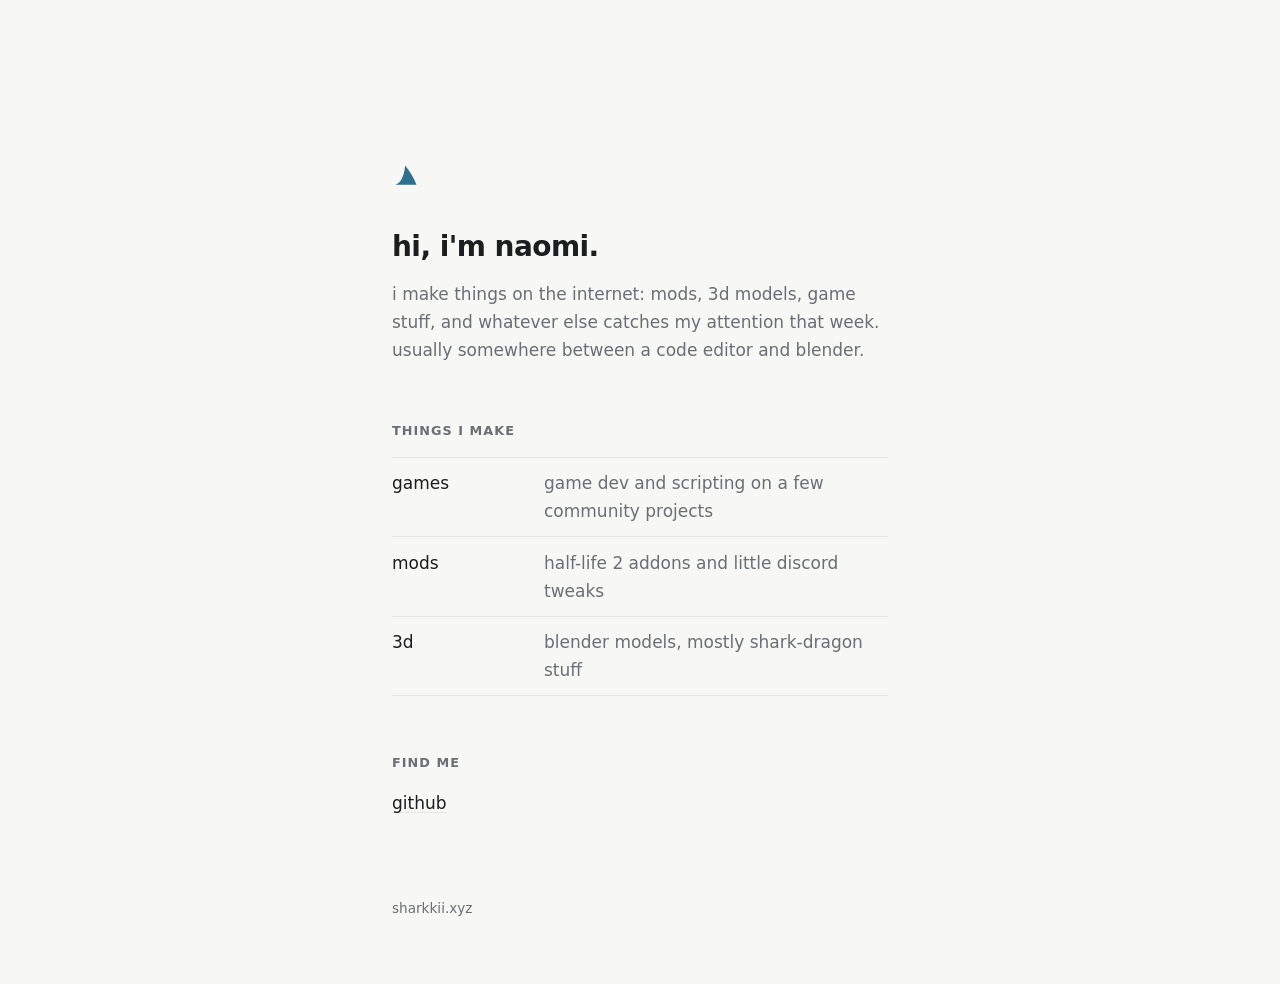
==== index.html @ 2dc5839f "Add personal site for sharkkii.xyz Minimal single-page site with light/dark support and custom domai" ====
<!doctype html>
<html lang="en">
<head>
  <meta charset="utf-8">
  <meta name="viewport" content="width=device-width, initial-scale=1">
  <title>sharkkii</title>
  <meta name="description" content="naomi's little corner of the internet.">
  <meta name="theme-color" content="#f7f7f5" media="(prefers-color-scheme: light)">
  <meta name="theme-color" content="#111214" media="(prefers-color-scheme: dark)">
  <meta property="og:title" content="sharkkii">
  <meta property="og:description" content="naomi's little corner of the internet.">
  <meta property="og:url" content="https://sharkkii.xyz/">
  <meta property="og:type" content="website">
  <link rel="icon" href="favicon.svg" type="image/svg+xml">
  <style>
    :root {
      --bg: #f7f7f5;
      --fg: #1c1d1f;
      --muted: #6b6e73;
      --line: #e4e4e0;
      --accent: #2f6f8f;
      color-scheme: light dark;
    }
    @media (prefers-color-scheme: dark) {
      :root {
        --bg: #111214;
        --fg: #e8e8e6;
        --muted: #8d9096;
        --line: #26282b;
        --accent: #7fb6d1;
      }
    }

    * { box-sizing: border-box; }

    html { -webkit-text-size-adjust: 100%; }

    body {
      margin: 0;
      background: var(--bg);
      color: var(--fg);
      font: 17px/1.65 ui-sans-serif, system-ui, -apple-system, "Segoe UI", Roboto, "Helvetica Neue", Arial, sans-serif;
      -webkit-font-smoothing: antialiased;
    }

    main {
      max-width: 34rem;
      margin: 0 auto;
      padding: 18vh 1.5rem 4rem;
    }

    .mark {
      display: block;
      width: 28px;
      height: 28px;
      color: var(--accent);
      margin-bottom: 2.5rem;
    }

    h1 {
      font-size: 1.75rem;
      font-weight: 600;
      letter-spacing: -0.02em;
      line-height: 1.2;
      margin: 0 0 1rem;
    }

    p { margin: 0 0 1rem; }

    .lede { color: var(--muted); }

    h2 {
      font-size: 0.8rem;
      font-weight: 600;
      text-transform: uppercase;
      letter-spacing: 0.08em;
      color: var(--muted);
      margin: 3.5rem 0 1rem;
    }

    ul {
      list-style: none;
      margin: 0;
      padding: 0;
    }

    .things li {
      display: flex;
      gap: 1rem;
      padding: 0.7rem 0;
      border-top: 1px solid var(--line);
    }
    .things li:last-child { border-bottom: 1px solid var(--line); }
    .things .what { flex: 0 0 8.5rem; font-weight: 500; }
    .things .desc { color: var(--muted); }

    .links {
      display: flex;
      flex-wrap: wrap;
      gap: 0.5rem 1.5rem;
    }

    a {
      color: var(--fg);
      text-decoration: underline;
      text-decoration-color: var(--line);
      text-decoration-thickness: 1px;
      text-underline-offset: 0.2em;
      transition: color 0.15s, text-decoration-color 0.15s;
    }
    a:hover { color: var(--accent); text-decoration-color: currentColor; }
    a:focus-visible { outline: 2px solid var(--accent); outline-offset: 3px; border-radius: 2px; }

    footer {
      margin-top: 5rem;
      font-size: 0.85rem;
      color: var(--muted);
    }

    @media (max-width: 30rem) {
      main { padding-top: 12vh; }
      .things li { flex-direction: column; gap: 0.1rem; }
      .things .what { flex: none; }
    }
  </style>
</head>
<body>
  <main>
    <svg class="mark" viewBox="0 0 32 32" aria-hidden="true">
      <path fill="currentColor" d="M4 26 C 10 24, 14 16, 15 4 C 20 10, 25 18, 28 26 Z"/>
    </svg>

    <h1>hi, i'm naomi.</h1>
    <p class="lede">i make things on the internet: mods, 3d models, game stuff, and whatever else catches my attention that week. usually somewhere between a code editor and blender.</p>

    <h2>things i make</h2>
    <ul class="things">
      <li><span class="what">games</span><span class="desc">game dev and scripting on a few community projects</span></li>
      <li><span class="what">mods</span><span class="desc">half-life 2 addons and little discord tweaks</span></li>
      <li><span class="what">3d</span><span class="desc">blender models, mostly shark-dragon stuff</span></li>
    </ul>

    <h2>find me</h2>
    <ul class="links">
      <li><a href="https://github.com/lemx33" rel="me">github</a></li>
    </ul>

    <footer>sharkkii.xyz</footer>
  </main>
</body>
</html>
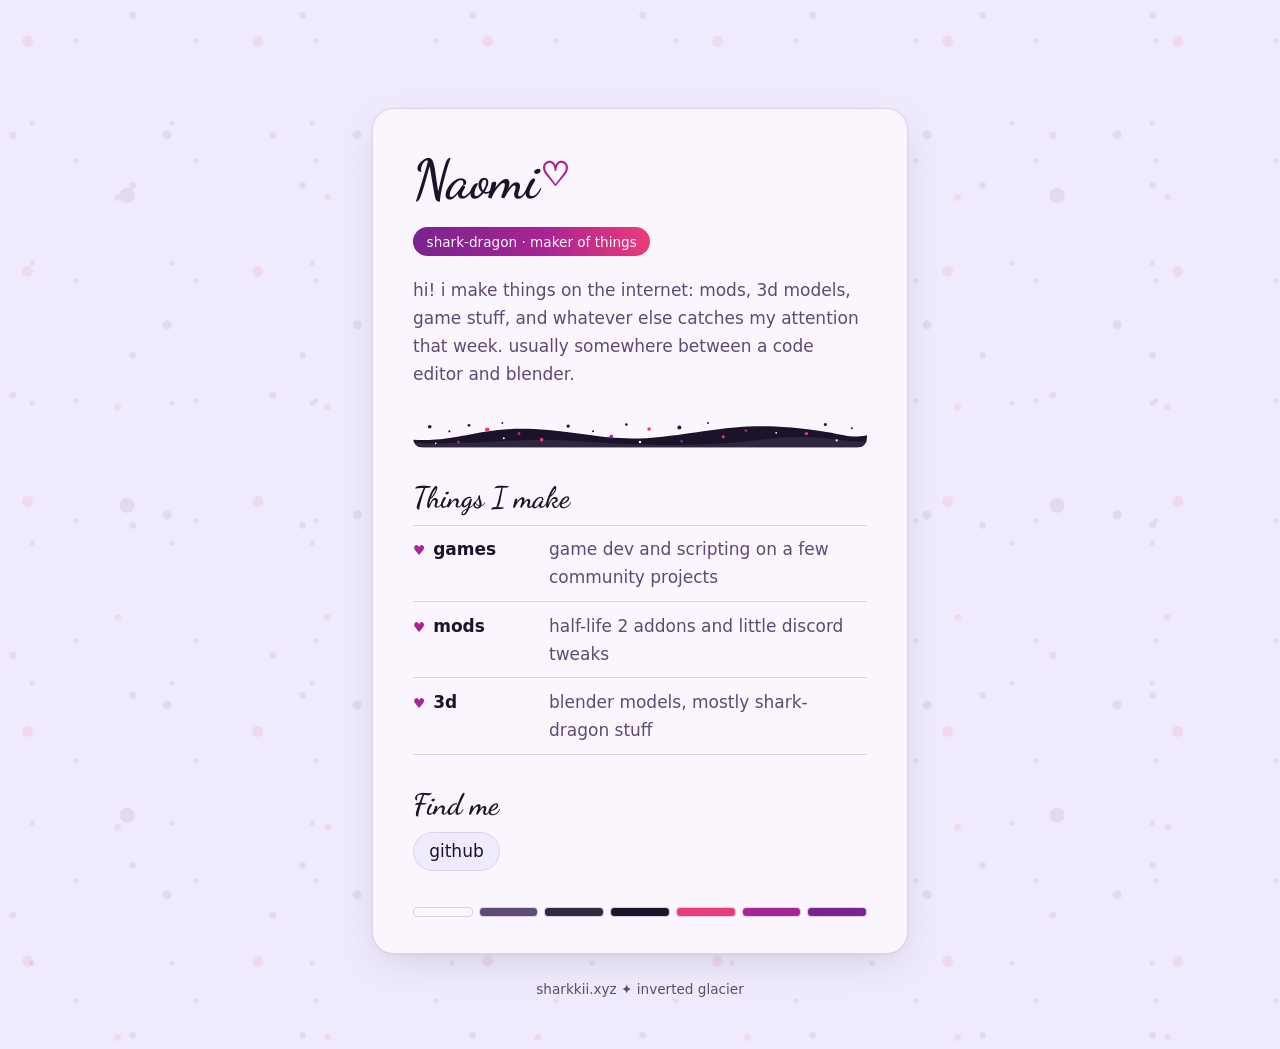
==== commit 933ebdc5: "Restyle site with the Inverted Glacier palette Lavender/frost background with freckle pattern, scrip" ====
--- a/index.html
+++ b/index.html
@@ -3,149 +3,250 @@
 <head>
   <meta charset="utf-8">
   <meta name="viewport" content="width=device-width, initial-scale=1">
-  <title>sharkkii</title>
+  <title>naomi ♡ sharkkii</title>
   <meta name="description" content="naomi's little corner of the internet.">
-  <meta name="theme-color" content="#f7f7f5" media="(prefers-color-scheme: light)">
-  <meta name="theme-color" content="#111214" media="(prefers-color-scheme: dark)">
-  <meta property="og:title" content="sharkkii">
+  <meta name="theme-color" content="#efebfc" media="(prefers-color-scheme: light)">
+  <meta name="theme-color" content="#1b1329" media="(prefers-color-scheme: dark)">
+  <meta property="og:title" content="naomi ♡ sharkkii">
   <meta property="og:description" content="naomi's little corner of the internet.">
   <meta property="og:url" content="https://sharkkii.xyz/">
   <meta property="og:type" content="website">
   <link rel="icon" href="favicon.svg" type="image/svg+xml">
+  <link rel="preload" href="fonts/dancing-script-600.woff2" as="font" type="font/woff2" crossorigin>
   <style>
+    /* Dancing Script by The Dancing Script Project Authors, SIL OFL 1.1 (fonts/OFL.txt) */
+    @font-face {
+      font-family: "Dancing Script";
+      src: url("fonts/dancing-script-600.woff2") format("woff2");
+      font-weight: 600;
+      font-display: swap;
+    }
+
+    /* "Inverted Glacier" palette */
     :root {
-      --bg: #f7f7f5;
-      --fg: #1c1d1f;
-      --muted: #6b6e73;
-      --line: #e4e4e0;
-      --accent: #2f6f8f;
+      --frost:   #fbf6fd;
+      --dusk:    #5f4975;
+      --shadow:  #342843;
+      --ink:     #1b1329;
+      --pink:    #eb3c7a;
+      --magenta: #a82393;
+      --violet:  #7a2390;
+      --lavender:#efebfc;
+
+      --bg: var(--lavender);
+      --panel: var(--frost);
+      --border: #ddd2ee;
+      --fg: var(--ink);
+      --muted: var(--dusk);
+      --heart: var(--magenta);
+      --dot-a: rgba(27, 19, 41, .07);
+      --dot-b: rgba(235, 60, 122, .10);
+      --dot-c: rgba(122, 35, 144, .09);
+      --shadow-soft: 0 1px 2px rgba(52, 40, 67, .06), 0 12px 40px -12px rgba(95, 73, 117, .25);
       color-scheme: light dark;
     }
     @media (prefers-color-scheme: dark) {
       :root {
-        --bg: #111214;
-        --fg: #e8e8e6;
-        --muted: #8d9096;
-        --line: #26282b;
-        --accent: #7fb6d1;
+        --bg: var(--ink);
+        --panel: #231a33;
+        --border: #3a2d4c;
+        --fg: var(--frost);
+        --muted: #b9a8cf;
+        --heart: #e0569f;
+        --dot-a: rgba(251, 246, 253, .05);
+        --dot-b: rgba(235, 60, 122, .10);
+        --dot-c: rgba(168, 35, 147, .12);
+        --shadow-soft: 0 1px 2px rgba(0, 0, 0, .3), 0 16px 48px -16px rgba(0, 0, 0, .6);
       }
     }
 
     * { box-sizing: border-box; }
-
     html { -webkit-text-size-adjust: 100%; }
 
     body {
       margin: 0;
-      background: var(--bg);
-      color: var(--fg);
+      min-height: 100vh;
+      color: var(--fg);
+      background-color: var(--bg);
+      /* scattered freckles, like her markings */
+      background-image:
+        radial-gradient(circle at 12% 18%, var(--dot-b) 0 5px, transparent 6px),
+        radial-gradient(circle at 78% 9%,  var(--dot-a) 0 3px, transparent 4px),
+        radial-gradient(circle at 41% 63%, var(--dot-c) 0 7px, transparent 8px),
+        radial-gradient(circle at 88% 71%, var(--dot-a) 0 4px, transparent 5px),
+        radial-gradient(circle at 23% 88%, var(--dot-a) 0 2px, transparent 3px),
+        radial-gradient(circle at 63% 34%, var(--dot-a) 0 2px, transparent 3px),
+        radial-gradient(circle at 5% 52%,  var(--dot-c) 0 3px, transparent 4px),
+        radial-gradient(circle at 56% 94%, var(--dot-b) 0 3px, transparent 4px);
+      background-size: 230px 230px, 170px 170px, 310px 310px, 190px 190px, 140px 140px, 120px 120px, 260px 260px, 210px 210px;
       font: 17px/1.65 ui-sans-serif, system-ui, -apple-system, "Segoe UI", Roboto, "Helvetica Neue", Arial, sans-serif;
       -webkit-font-smoothing: antialiased;
     }
 
     main {
-      max-width: 34rem;
+      max-width: 36rem;
       margin: 0 auto;
-      padding: 18vh 1.5rem 4rem;
-    }
-
-    .mark {
-      display: block;
-      width: 28px;
-      height: 28px;
-      color: var(--accent);
-      margin-bottom: 2.5rem;
-    }
+      padding: 12vh 1.25rem 3rem;
+    }
+
+    .panel {
+      background: var(--panel);
+      border: 1px solid var(--border);
+      border-radius: 22px;
+      box-shadow: var(--shadow-soft);
+      padding: 2.75rem 2.5rem 2.25rem;
+    }
+
+    .top {
+      display: flex;
+      align-items: center;
+      gap: 0.9rem;
+      margin-bottom: 0.25rem;
+    }
+
+    .script { font-family: "Dancing Script", "Segoe Script", cursive; font-weight: 600; }
 
     h1 {
-      font-size: 1.75rem;
-      font-weight: 600;
-      letter-spacing: -0.02em;
+      font-size: 3.4rem;
+      line-height: 1;
+      margin: 0;
+      color: var(--fg);
+      letter-spacing: -0.01em;
+    }
+    h1 .heart { color: var(--heart); font-size: 0.6em; vertical-align: 0.35em; margin-left: 0.05em; }
+
+    .pill {
+      display: inline-block;
+      margin: 1rem 0 1.25rem;
+      padding: 0.2rem 0.85rem;
+      border-radius: 999px;
+      font-size: 0.85rem;
+      font-weight: 500;
+      color: var(--frost);
+      background: linear-gradient(90deg, var(--violet), var(--magenta) 55%, var(--pink));
+    }
+
+    p { margin: 0 0 1rem; }
+    .lede { color: var(--muted); }
+
+    .band { display: block; width: 100%; height: auto; margin: 2rem 0 0.5rem; border-radius: 10px; }
+
+    h2 {
+      font-size: 1.85rem;
       line-height: 1.2;
-      margin: 0 0 1rem;
-    }
-
-    p { margin: 0 0 1rem; }
-
-    .lede { color: var(--muted); }
-
-    h2 {
-      font-size: 0.8rem;
-      font-weight: 600;
-      text-transform: uppercase;
-      letter-spacing: 0.08em;
-      color: var(--muted);
-      margin: 3.5rem 0 1rem;
-    }
-
-    ul {
-      list-style: none;
-      margin: 0;
-      padding: 0;
-    }
+      margin: 2rem 0 0.6rem;
+      color: var(--fg);
+    }
+
+    ul { list-style: none; margin: 0; padding: 0; }
 
     .things li {
       display: flex;
       gap: 1rem;
-      padding: 0.7rem 0;
-      border-top: 1px solid var(--line);
-    }
-    .things li:last-child { border-bottom: 1px solid var(--line); }
-    .things .what { flex: 0 0 8.5rem; font-weight: 500; }
+      padding: 0.6rem 0;
+      border-top: 1px solid var(--border);
+    }
+    .things li:last-child { border-bottom: 1px solid var(--border); }
+    .things .what { flex: 0 0 7.5rem; font-weight: 600; }
+    .things .what::before { content: "♥"; color: var(--heart); margin-right: 0.5rem; font-size: 0.8em; }
     .things .desc { color: var(--muted); }
 
-    .links {
-      display: flex;
-      flex-wrap: wrap;
-      gap: 0.5rem 1.5rem;
-    }
-
-    a {
-      color: var(--fg);
-      text-decoration: underline;
-      text-decoration-color: var(--line);
-      text-decoration-thickness: 1px;
-      text-underline-offset: 0.2em;
-      transition: color 0.15s, text-decoration-color 0.15s;
-    }
-    a:hover { color: var(--accent); text-decoration-color: currentColor; }
-    a:focus-visible { outline: 2px solid var(--accent); outline-offset: 3px; border-radius: 2px; }
+    .links { display: flex; flex-wrap: wrap; gap: 0.6rem; }
+    .links a {
+      display: inline-block;
+      padding: 0.3rem 0.95rem;
+      border: 1px solid var(--border);
+      border-radius: 999px;
+      text-decoration: none;
+      color: var(--fg);
+      background: var(--bg);
+      transition: border-color .15s, color .15s, transform .15s;
+    }
+    .links a:hover { border-color: var(--pink); color: var(--pink); transform: translateY(-1px); }
+
+    a { color: var(--fg); text-decoration-color: var(--pink); text-underline-offset: 0.2em; }
+    a:focus-visible { outline: 2px solid var(--pink); outline-offset: 3px; border-radius: 999px; }
+
+    .swatches { display: flex; gap: 6px; margin-top: 2.25rem; }
+    .swatches span { flex: 1; height: 10px; border-radius: 4px; border: 1px solid var(--border); }
 
     footer {
-      margin-top: 5rem;
+      margin-top: 1.5rem;
+      text-align: center;
       font-size: 0.85rem;
       color: var(--muted);
     }
 
     @media (max-width: 30rem) {
-      main { padding-top: 12vh; }
+      main { padding-top: 6vh; }
+      .panel { padding: 2rem 1.4rem 1.75rem; border-radius: 18px; }
+      h1 { font-size: 2.9rem; }
       .things li { flex-direction: column; gap: 0.1rem; }
       .things .what { flex: none; }
+    }
+
+    @media (prefers-reduced-motion: reduce) {
+      * { transition: none !important; }
     }
   </style>
 </head>
 <body>
   <main>
-    <svg class="mark" viewBox="0 0 32 32" aria-hidden="true">
-      <path fill="currentColor" d="M4 26 C 10 24, 14 16, 15 4 C 20 10, 25 18, 28 26 Z"/>
-    </svg>
-
-    <h1>hi, i'm naomi.</h1>
-    <p class="lede">i make things on the internet: mods, 3d models, game stuff, and whatever else catches my attention that week. usually somewhere between a code editor and blender.</p>
-
-    <h2>things i make</h2>
-    <ul class="things">
-      <li><span class="what">games</span><span class="desc">game dev and scripting on a few community projects</span></li>
-      <li><span class="what">mods</span><span class="desc">half-life 2 addons and little discord tweaks</span></li>
-      <li><span class="what">3d</span><span class="desc">blender models, mostly shark-dragon stuff</span></li>
-    </ul>
-
-    <h2>find me</h2>
-    <ul class="links">
-      <li><a href="https://github.com/lemx33" rel="me">github</a></li>
-    </ul>
-
-    <footer>sharkkii.xyz</footer>
+    <div class="panel">
+      <div class="top">
+        <h1 class="script">Naomi<span class="heart">♡</span></h1>
+      </div>
+
+      <span class="pill">shark-dragon · maker of things</span>
+
+      <p class="lede">hi! i make things on the internet: mods, 3d models, game stuff, and whatever else catches my attention that week. usually somewhere between a code editor and blender.</p>
+
+      <!-- markings band, after the reference sheet -->
+      <svg class="band" viewBox="0 0 600 36" aria-hidden="true">
+        <rect width="600" height="36" fill="#fbf6fd"/>
+        <path fill="#1b1329" d="M0 26 C 60 30, 90 8, 160 12 S 260 30, 330 22 S 430 4, 500 10 S 570 26, 600 20 L 600 36 L 0 36 Z"/>
+        <path fill="#342843" opacity=".9" d="M0 30 C 80 34, 140 22, 220 28 S 380 36, 460 26 S 560 30, 600 28 L 600 36 L 0 36 Z"/>
+        <g fill="#1b1329">
+          <circle cx="22" cy="9" r="2.4"/><circle cx="48" cy="15" r="1.4"/><circle cx="74" cy="7" r="1.8"/>
+          <circle cx="118" cy="4" r="1.2"/><circle cx="205" cy="8" r="2.2"/><circle cx="238" cy="15" r="1.3"/>
+          <circle cx="282" cy="6" r="1.7"/><circle cx="352" cy="10" r="2.6"/><circle cx="390" cy="4" r="1.2"/>
+          <circle cx="545" cy="6" r="2"/><circle cx="580" cy="11" r="1.3"/>
+        </g>
+        <g fill="#eb3c7a">
+          <circle cx="98" cy="13" r="3"/><circle cx="312" cy="12" r="2.4"/><circle cx="520" cy="18" r="2.2"/>
+          <circle cx="170" cy="26" r="2.4"/><circle cx="410" cy="22" r="2"/>
+        </g>
+        <g fill="#a82393">
+          <circle cx="140" cy="18" r="2"/><circle cx="262" cy="22" r="2.6"/><circle cx="440" cy="14" r="1.8"/>
+          <circle cx="60" cy="29" r="2"/><circle cx="355" cy="28" r="1.6"/>
+        </g>
+        <g fill="#fbf6fd">
+          <circle cx="120" cy="24" r="1.3"/><circle cx="300" cy="29" r="1.6"/><circle cx="480" cy="17" r="1.2"/>
+          <circle cx="560" cy="27" r="1.4"/><circle cx="30" cy="31" r="1.1"/>
+        </g>
+      </svg>
+
+      <h2 class="script">Things I make</h2>
+      <ul class="things">
+        <li><span class="what">games</span><span class="desc">game dev and scripting on a few community projects</span></li>
+        <li><span class="what">mods</span><span class="desc">half-life 2 addons and little discord tweaks</span></li>
+        <li><span class="what">3d</span><span class="desc">blender models, mostly shark-dragon stuff</span></li>
+      </ul>
+
+      <h2 class="script">Find me</h2>
+      <ul class="links">
+        <li><a href="https://github.com/lemx33" rel="me">github</a></li>
+      </ul>
+
+      <div class="swatches" aria-hidden="true">
+        <span style="background:#fbf6fd"></span><span style="background:#5f4975"></span>
+        <span style="background:#342843"></span><span style="background:#1b1329"></span>
+        <span style="background:#eb3c7a"></span><span style="background:#a82393"></span>
+        <span style="background:#7a2390"></span>
+      </div>
+    </div>
+
+    <footer>sharkkii.xyz ✦ inverted glacier</footer>
   </main>
 </body>
 </html>
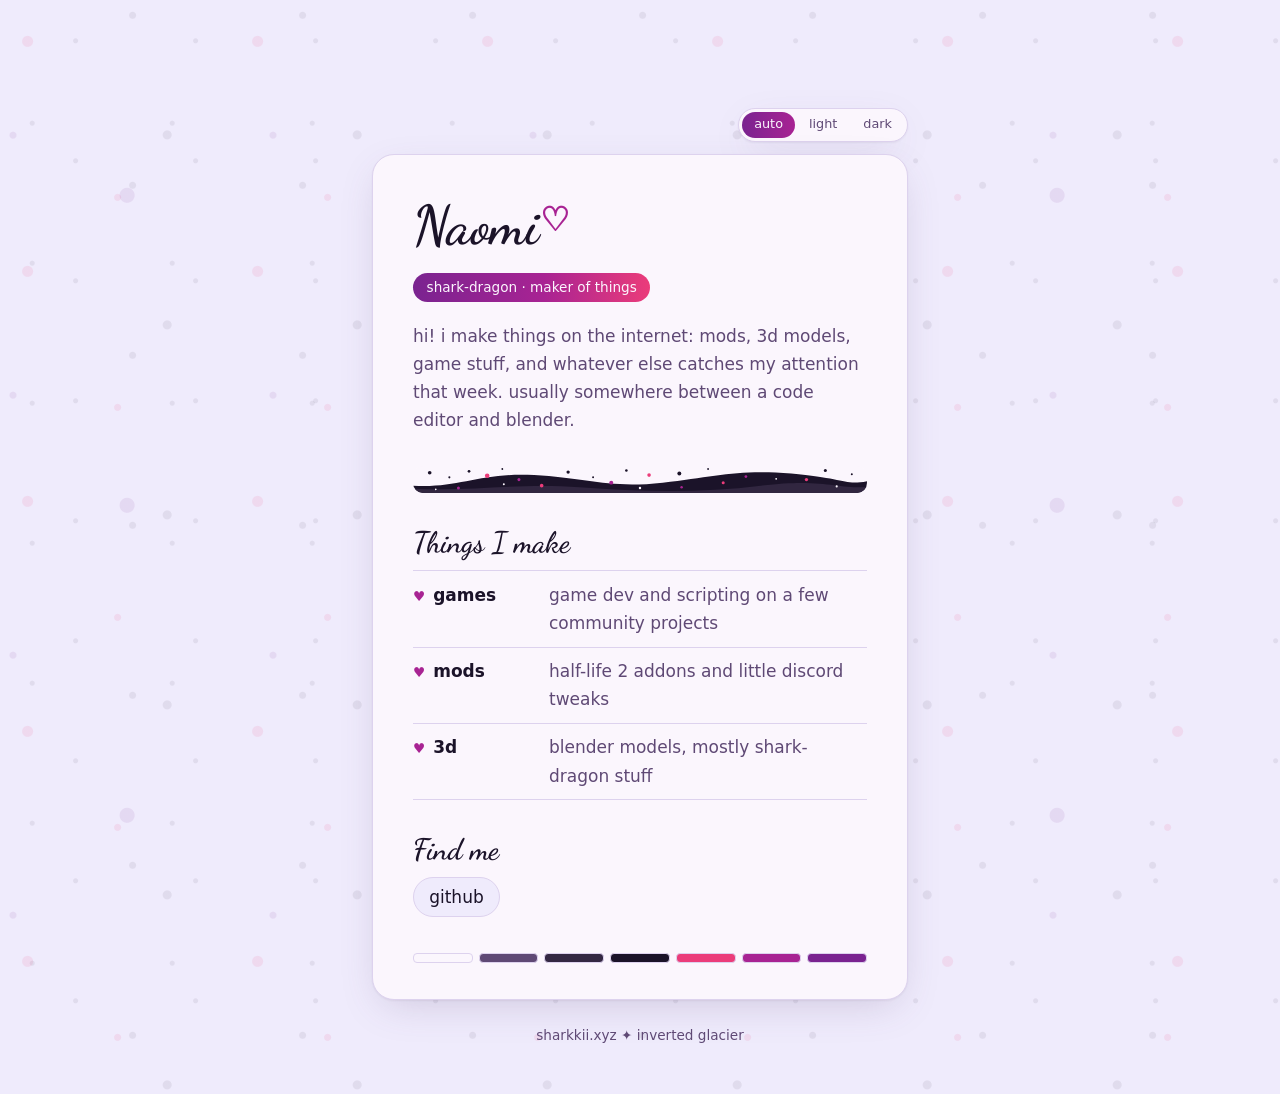
==== commit 7965c61f: "Add light/dark/auto theme switcher Choice is saved in localStorage and applied before first paint to" ====
--- a/index.html
+++ b/index.html
@@ -13,6 +13,13 @@
   <meta property="og:type" content="website">
   <link rel="icon" href="favicon.svg" type="image/svg+xml">
   <link rel="preload" href="fonts/dancing-script-600.woff2" as="font" type="font/woff2" crossorigin>
+  <script>
+    try {
+      var t = localStorage.getItem("theme");
+      if (t === "light" || t === "dark") document.documentElement.dataset.theme = t;
+    } catch (e) {}
+    document.documentElement.classList.add("js");
+  </script>
   <style>
     /* Dancing Script by The Dancing Script Project Authors, SIL OFL 1.1 (fonts/OFL.txt) */
     @font-face {
@@ -45,8 +52,23 @@
       --shadow-soft: 0 1px 2px rgba(52, 40, 67, .06), 0 12px 40px -12px rgba(95, 73, 117, .25);
       color-scheme: light dark;
     }
+    /* theme: no data-theme = follow the system, otherwise forced */
+    :root[data-theme="light"] { color-scheme: light; }
+    :root[data-theme="dark"] {
+      color-scheme: dark;
+      --bg: var(--ink);
+      --panel: #231a33;
+      --border: #3a2d4c;
+      --fg: var(--frost);
+      --muted: #b9a8cf;
+      --heart: #e0569f;
+      --dot-a: rgba(251, 246, 253, .05);
+      --dot-b: rgba(235, 60, 122, .10);
+      --dot-c: rgba(168, 35, 147, .12);
+      --shadow-soft: 0 1px 2px rgba(0, 0, 0, .3), 0 16px 48px -16px rgba(0, 0, 0, .6);
+    }
     @media (prefers-color-scheme: dark) {
-      :root {
+      :root:not([data-theme="light"]) {
         --bg: var(--ink);
         --panel: #231a33;
         --border: #3a2d4c;
@@ -170,6 +192,37 @@
     .swatches { display: flex; gap: 6px; margin-top: 2.25rem; }
     .swatches span { flex: 1; height: 10px; border-radius: 4px; border: 1px solid var(--border); }
 
+    .theme {
+      display: none;
+      width: fit-content;
+      margin: 0 0 0.75rem auto;
+      padding: 3px;
+      gap: 2px;
+      border: 1px solid var(--border);
+      border-radius: 999px;
+      background: var(--panel);
+      box-shadow: var(--shadow-soft);
+    }
+    .js .theme { display: flex; }
+    .theme button {
+      font: inherit;
+      font-size: 0.8rem;
+      line-height: 1;
+      padding: 0.4rem 0.75rem;
+      border: 0;
+      border-radius: 999px;
+      background: transparent;
+      color: var(--muted);
+      cursor: pointer;
+      transition: background-color .15s, color .15s;
+    }
+    .theme button:hover { color: var(--fg); }
+    .theme button[aria-pressed="true"] {
+      color: var(--frost);
+      background: linear-gradient(90deg, var(--violet), var(--magenta));
+    }
+    .theme button:focus-visible { outline: 2px solid var(--pink); outline-offset: 2px; }
+
     footer {
       margin-top: 1.5rem;
       text-align: center;
@@ -192,6 +245,12 @@
 </head>
 <body>
   <main>
+    <div class="theme" role="group" aria-label="color theme">
+      <button type="button" data-theme-set="auto">auto</button>
+      <button type="button" data-theme-set="light">light</button>
+      <button type="button" data-theme-set="dark">dark</button>
+    </div>
+
     <div class="panel">
       <div class="top">
         <h1 class="script">Naomi<span class="heart">♡</span></h1>
@@ -248,5 +307,38 @@
 
     <footer>sharkkii.xyz ✦ inverted glacier</footer>
   </main>
+  <script>
+    (function () {
+      var root = document.documentElement;
+      var buttons = document.querySelectorAll("[data-theme-set]");
+      var metas = document.querySelectorAll('meta[name="theme-color"]');
+      var colors = { light: "#efebfc", dark: "#1b1329" };
+
+      function apply(mode) {
+        if (mode === "light" || mode === "dark") root.dataset.theme = mode;
+        else { mode = "auto"; delete root.dataset.theme; }
+        buttons.forEach(function (b) {
+          b.setAttribute("aria-pressed", String(b.dataset.themeSet === mode));
+        });
+        metas.forEach(function (m) {
+          var own = m.media.indexOf("dark") !== -1 ? "dark" : "light";
+          m.content = colors[mode === "auto" ? own : mode];
+        });
+        return mode;
+      }
+
+      buttons.forEach(function (b) {
+        b.addEventListener("click", function () {
+          var mode = apply(b.dataset.themeSet);
+          try {
+            if (mode === "auto") localStorage.removeItem("theme");
+            else localStorage.setItem("theme", mode);
+          } catch (e) {}
+        });
+      });
+
+      apply(root.dataset.theme || "auto");
+    })();
+  </script>
 </body>
 </html>
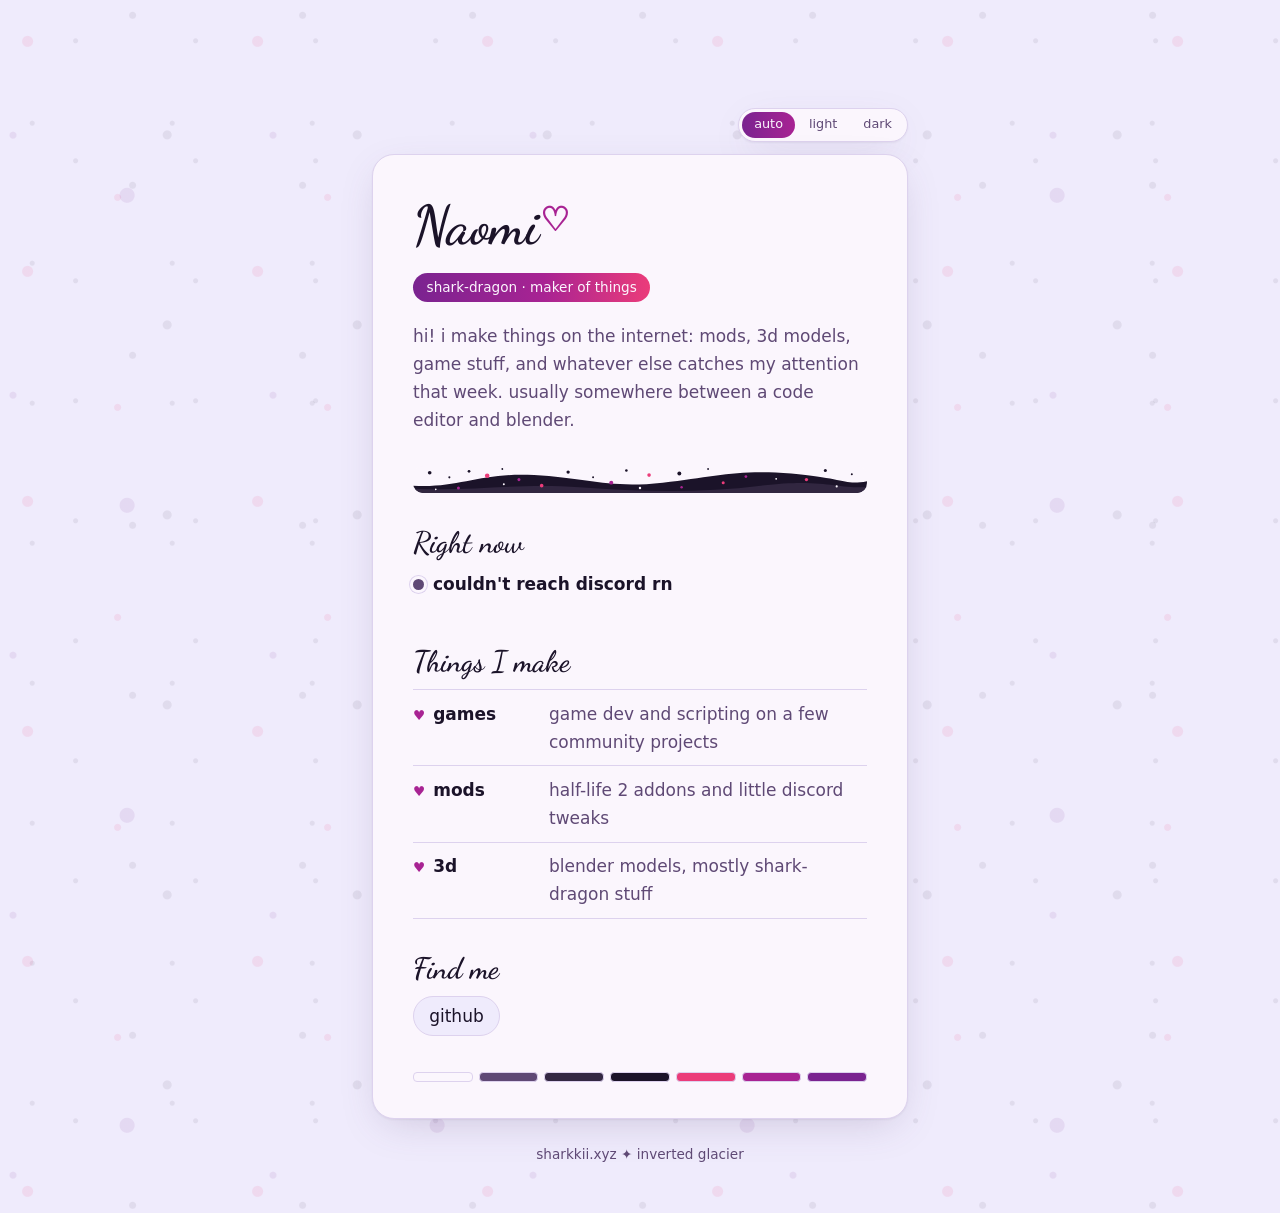
==== commit 5355212b: "Add live Discord presence section via Lanyard Shows online status, custom status, Spotify and activi" ====
--- a/index.html
+++ b/index.html
@@ -223,6 +223,55 @@
     }
     .theme button:focus-visible { outline: 2px solid var(--pink); outline-offset: 2px; }
 
+    /* live discord presence (Lanyard) */
+    .now { display: none; }
+    .js .now.ready { display: block; }
+    .status {
+      display: flex;
+      align-items: center;
+      gap: 0.55rem;
+      font-weight: 600;
+    }
+    .dot {
+      width: 0.7rem; height: 0.7rem; flex: none;
+      border-radius: 50%;
+      background: var(--muted);
+      box-shadow: 0 0 0 3px var(--panel), 0 0 0 4px var(--border);
+    }
+    .dot.online  { background: #3bb57c; }
+    .dot.idle    { background: #f0b232; }
+    .dot.dnd     { background: var(--pink); }
+    .dot.online, .dot.dnd { animation: pulse 2.4s ease-in-out infinite; }
+    @keyframes pulse { 50% { box-shadow: 0 0 0 3px var(--panel), 0 0 0 6px var(--border); } }
+    .custom { margin: 0.4rem 0 0; color: var(--muted); font-style: italic; }
+    .custom img { width: 1.15em; height: 1.15em; vertical-align: -0.2em; margin-right: 0.3em; }
+    .acts { margin-top: 0.85rem; display: grid; grid-template-columns: minmax(0, 1fr); gap: 0.6rem; }
+    .act {
+      display: flex;
+      gap: 0.85rem;
+      align-items: center;
+      padding: 0.7rem;
+      border: 1px solid var(--border);
+      border-radius: 14px;
+      background: var(--bg);
+    }
+    .act .art {
+      width: 3.4rem; height: 3.4rem; flex: none;
+      border-radius: 10px;
+      object-fit: cover;
+      background: linear-gradient(135deg, var(--violet), var(--pink));
+    }
+    .act .art.blank { display: grid; place-items: center; color: var(--frost); font-size: 1.3rem; }
+    .act .txt { min-width: 0; flex: 1; line-height: 1.4; }
+    .act .main { font-weight: 600; }
+    .act .sub { color: var(--muted); font-size: 0.92rem; }
+    .act .meta { color: var(--muted); font-size: 0.8rem; margin-top: 0.15rem; }
+    .act .main, .act .sub { overflow: hidden; text-overflow: ellipsis; white-space: nowrap; }
+    .bar { height: 4px; border-radius: 4px; background: var(--border); margin-top: 0.45rem; overflow: hidden; }
+    .bar i { display: block; height: 100%; width: 0; background: linear-gradient(90deg, var(--violet), var(--pink)); border-radius: 4px; }
+    .quiet { margin: 0.6rem 0 0; color: var(--muted); font-size: 0.92rem; }
+    @media (prefers-reduced-motion: reduce) { .dot { animation: none !important; } }
+
     footer {
       margin-top: 1.5rem;
       text-align: center;
@@ -285,6 +334,14 @@
         </g>
       </svg>
 
+      <section class="now" id="now" aria-live="polite">
+        <h2 class="script">Right now</h2>
+        <div class="status"><span class="dot" id="now-dot"></span><span id="now-status">checking discord…</span></div>
+        <p class="custom" id="now-custom" hidden></p>
+        <div class="acts" id="now-acts"></div>
+        <p class="quiet" id="now-quiet" hidden></p>
+      </section>
+
       <h2 class="script">Things I make</h2>
       <ul class="things">
         <li><span class="what">games</span><span class="desc">game dev and scripting on a few community projects</span></li>
@@ -340,5 +397,213 @@
       apply(root.dataset.theme || "auto");
     })();
   </script>
+  <script>
+    // Live Discord presence via Lanyard (https://github.com/Phineas/lanyard).
+    // The account must be a member of the Lanyard Discord server.
+    (function () {
+      var DISCORD_ID = "1297634341249224744";
+      var section = document.getElementById("now");
+      if (!/^\d{15,22}$/.test(DISCORD_ID) || !section) return;
+
+      var el = {
+        dot: document.getElementById("now-dot"),
+        status: document.getElementById("now-status"),
+        custom: document.getElementById("now-custom"),
+        acts: document.getElementById("now-acts"),
+        quiet: document.getElementById("now-quiet")
+      };
+      var STATUS = {
+        online: "online on discord",
+        idle: "idle",
+        dnd: "do not disturb",
+        offline: "offline"
+      };
+      var VERB = { 0: "playing", 1: "streaming", 2: "listening to", 3: "watching", 5: "competing in" };
+
+      function h(tag, cls, text) {
+        var n = document.createElement(tag);
+        if (cls) n.className = cls;
+        if (text != null) n.textContent = text;
+        return n;
+      }
+
+      // Turn a Discord asset key into a safe https image URL, or null.
+      function assetUrl(appId, key) {
+        if (!key || typeof key !== "string") return null;
+        if (key.indexOf("mp:external/") === 0) return "https://media.discordapp.net/external/" + key.slice(12);
+        if (key.indexOf("mp:") === 0) return "https://media.discordapp.net/" + key.slice(3);
+        if (key.indexOf("spotify:") === 0) return "https://i.scdn.co/image/" + key.slice(8);
+        if (/^\d+$/.test(key) && /^\d+$/.test(appId || "")) return "https://cdn.discordapp.com/app-assets/" + appId + "/" + key + ".png";
+        return null;
+      }
+
+      function art(url, alt) {
+        if (!url) { var b = h("div", "art blank", "♥"); b.setAttribute("aria-hidden", "true"); return b; }
+        var img = h("img", "art");
+        img.src = url;
+        img.alt = alt || "";
+        img.loading = "lazy";
+        img.referrerPolicy = "no-referrer";
+        img.onerror = function () { img.replaceWith(art(null)); };
+        return img;
+      }
+
+      function ago(start) {
+        var m = Math.max(0, Math.floor((Date.now() - start) / 60000));
+        if (m < 1) return "just started";
+        if (m < 60) return "for " + m + " min";
+        var hr = Math.floor(m / 60);
+        return "for " + hr + " h" + (m % 60 ? " " + (m % 60) + " min" : "");
+      }
+
+      function tick() {
+        section.querySelectorAll("[data-start]").forEach(function (n) {
+          n.textContent = (n.getAttribute("data-prefix") || "") + ago(+n.getAttribute("data-start"));
+        });
+        section.querySelectorAll("[data-end]").forEach(function (n) {
+          var a = +n.getAttribute("data-from"), b = +n.getAttribute("data-end");
+          var pct = Math.min(100, Math.max(0, (Date.now() - a) / (b - a) * 100));
+          n.style.width = pct + "%";
+        });
+      }
+
+      function render(d) {
+        var st = STATUS[d.discord_status] ? d.discord_status : "offline";
+        el.dot.className = "dot " + st;
+        el.status.textContent = STATUS[st];
+
+        var acts = Array.isArray(d.activities) ? d.activities : [];
+
+        var custom = acts.filter(function (a) { return a.type === 4; })[0];
+        el.custom.replaceChildren();
+        if (custom && (custom.state || custom.emoji)) {
+          if (custom.emoji && custom.emoji.id && /^\d+$/.test(custom.emoji.id)) {
+            var e = h("img");
+            e.src = "https://cdn.discordapp.com/emojis/" + custom.emoji.id + (custom.emoji.animated ? ".gif" : ".webp") + "?size=48";
+            e.alt = custom.emoji.name || "";
+            e.referrerPolicy = "no-referrer";
+            el.custom.append(e);
+          } else if (custom.emoji && custom.emoji.name) {
+            el.custom.append(custom.emoji.name + " ");
+          }
+          if (custom.state) el.custom.append(custom.state);
+          el.custom.hidden = false;
+        } else {
+          el.custom.hidden = true;
+        }
+
+        el.acts.replaceChildren();
+        var shown = 0;
+
+        if (d.listening_to_spotify && d.spotify) {
+          var sp = d.spotify, card = h("div", "act"), t = h("div", "txt");
+          card.append(art(/^https:\/\//.test(sp.album_art_url || "") ? sp.album_art_url : null, sp.album));
+          t.append(h("div", "main", sp.song || "something"));
+          t.append(h("div", "sub", "by " + (sp.artist || "someone").replace(/;/g, ",")));
+          if (sp.timestamps && sp.timestamps.start && sp.timestamps.end) {
+            var bar = h("div", "bar"), fill = h("i");
+            fill.setAttribute("data-from", sp.timestamps.start);
+            fill.setAttribute("data-end", sp.timestamps.end);
+            bar.append(fill);
+            t.append(bar);
+          }
+          t.append(h("div", "meta", "listening on spotify"));
+          card.append(t);
+          el.acts.append(card);
+          shown++;
+        }
+
+        acts.forEach(function (a) {
+          if (a.type === 4) return;
+          if (a.type === 2 && a.name === "Spotify" && d.listening_to_spotify) return;
+          var card = h("div", "act"), t = h("div", "txt");
+          var assets = a.assets || {};
+          card.append(art(assetUrl(a.application_id, assets.large_image), assets.large_text || a.name));
+          var verb = VERB[a.type] || "";
+          if (a.details) {
+            t.append(h("div", "main", a.details));
+            if (a.state) t.append(h("div", "sub", a.state));
+          } else if (a.state) {
+            t.append(h("div", "main", a.state));
+          } else {
+            t.append(h("div", "main", (verb ? verb + " " : "") + a.name));
+          }
+          var meta = h("div", "meta");
+          var label = (a.details || a.state) ? (verb ? verb + " " : "") + a.name : "";
+          if (a.timestamps && a.timestamps.start) {
+            meta.setAttribute("data-prefix", label ? label + " · " : "");
+            meta.setAttribute("data-start", a.timestamps.start);
+          } else {
+            meta.textContent = label;
+          }
+          if (label || meta.hasAttribute("data-start")) t.append(meta);
+          card.append(t);
+          el.acts.append(card);
+          shown++;
+        });
+
+        if (!shown) {
+          el.quiet.textContent = st === "offline"
+            ? "not around right now, probably eeping or touching grass"
+            : "not doing anything in particular rn";
+          el.quiet.hidden = false;
+        } else {
+          el.quiet.hidden = true;
+        }
+
+        section.classList.add("ready");
+        tick();
+      }
+
+      function failed() {
+        el.dot.className = "dot";
+        el.status.textContent = "couldn't reach discord rn";
+        el.acts.replaceChildren();
+        el.custom.hidden = true;
+        el.quiet.hidden = true;
+        section.classList.add("ready");
+      }
+
+      // Hook for local testing.
+      window.__renderPresence = render;
+
+      // first paint over REST, then live updates over the socket
+      fetch("https://api.lanyard.rest/v1/users/" + DISCORD_ID)
+        .then(function (r) { return r.json(); })
+        .then(function (j) {
+          if (j && j.success && j.data) render(j.data);
+          // not in the Lanyard server (yet): keep the section hidden
+          else if (!(j && j.error && j.error.code === "user_not_monitored")) failed();
+        })
+        .catch(failed);
+
+      var backoff = 3000, beat;
+      function connect() {
+        var ws;
+        try { ws = new WebSocket("wss://api.lanyard.rest/socket"); } catch (e) { return; }
+        ws.onmessage = function (ev) {
+          var m; try { m = JSON.parse(ev.data); } catch (e) { return; }
+          if (m.op === 1) {
+            backoff = 3000;
+            ws.send(JSON.stringify({ op: 2, d: { subscribe_to_id: DISCORD_ID } }));
+            clearInterval(beat);
+            beat = setInterval(function () {
+              if (ws.readyState === 1) ws.send(JSON.stringify({ op: 3 }));
+            }, (m.d && m.d.heartbeat_interval) || 30000);
+          } else if (m.op === 0 && (m.t === "INIT_STATE" || m.t === "PRESENCE_UPDATE") && m.d) {
+            // an unmonitored user gets an empty INIT_STATE: ignore it
+            if (m.d.discord_status) render(m.d);
+          }
+        };
+        ws.onclose = function () {
+          clearInterval(beat);
+          setTimeout(connect, backoff);
+          backoff = Math.min(backoff * 2, 60000);
+        };
+      }
+      connect();
+      setInterval(tick, 1000);
+    })();
+  </script>
 </body>
 </html>
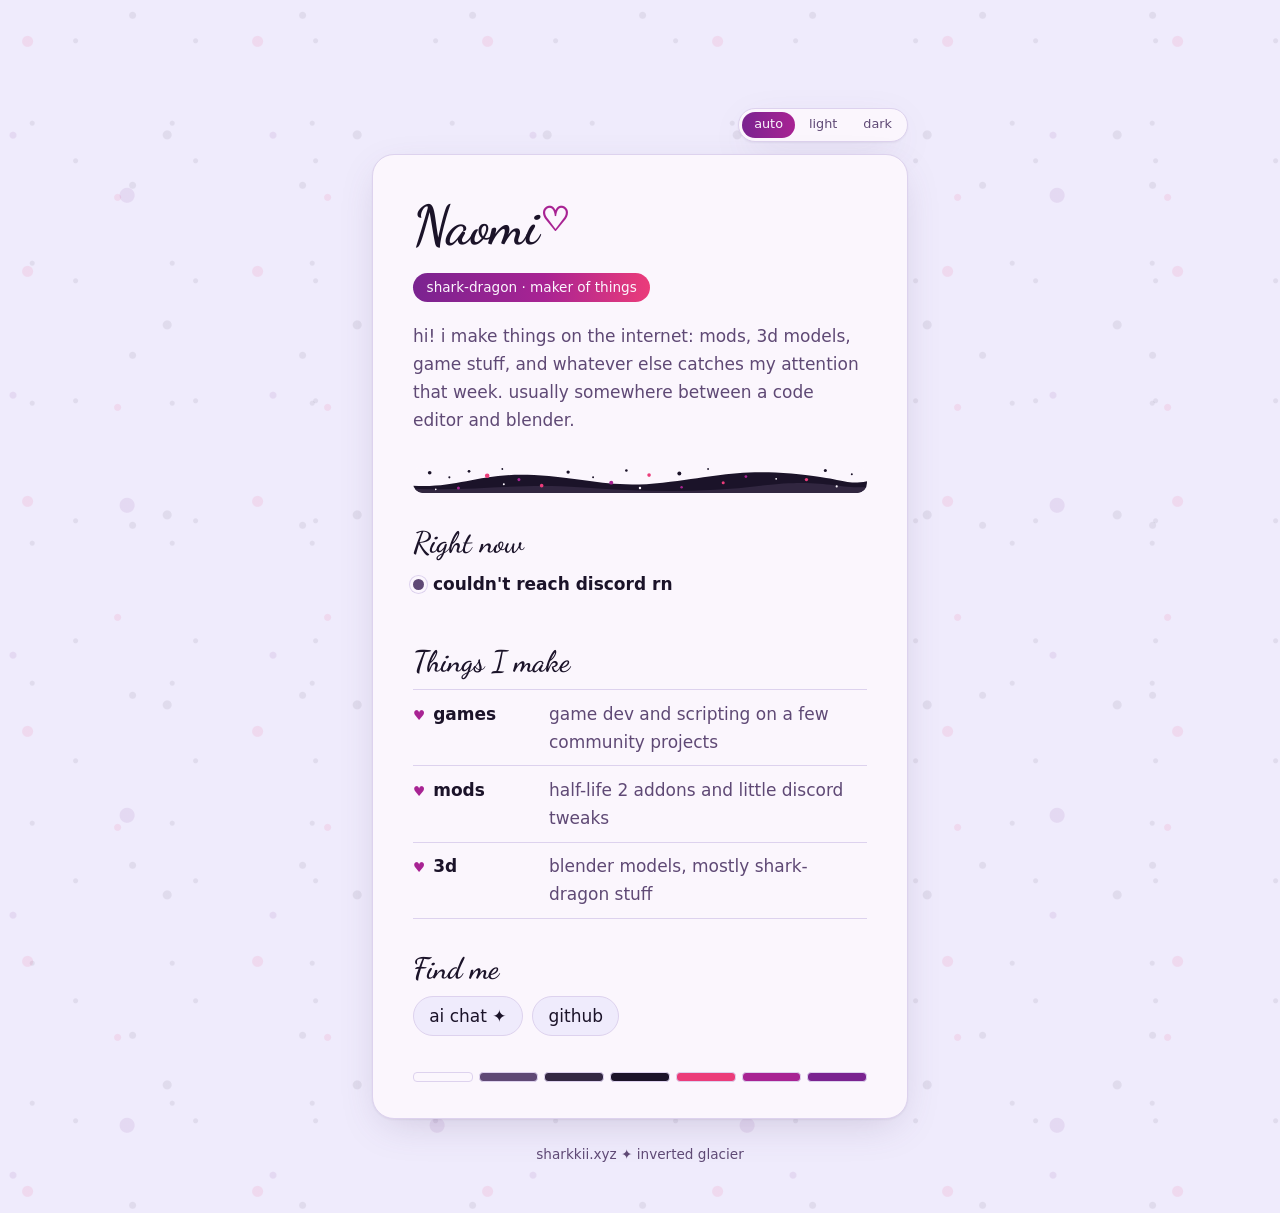
==== commit ce406293: "Connect AI chat to the deployed worker and switch to gpt-oss-20b llama-3.3-70b-versatile was retired" ====
--- a/index.html
+++ b/index.html
@@ -11,8 +11,8 @@
   <meta property="og:description" content="naomi's little corner of the internet.">
   <meta property="og:url" content="https://sharkkii.xyz/">
   <meta property="og:type" content="website">
-  <link rel="icon" href="favicon.svg" type="image/svg+xml">
-  <link rel="preload" href="fonts/dancing-script-600.woff2" as="font" type="font/woff2" crossorigin>
+  <link rel="icon" href="/favicon.svg" type="image/svg+xml">
+  <link rel="preload" href="/fonts/dancing-script-600.woff2" as="font" type="font/woff2" crossorigin>
   <script>
     try {
       var t = localStorage.getItem("theme");
@@ -20,277 +20,7 @@
     } catch (e) {}
     document.documentElement.classList.add("js");
   </script>
-  <style>
-    /* Dancing Script by The Dancing Script Project Authors, SIL OFL 1.1 (fonts/OFL.txt) */
-    @font-face {
-      font-family: "Dancing Script";
-      src: url("fonts/dancing-script-600.woff2") format("woff2");
-      font-weight: 600;
-      font-display: swap;
-    }
-
-    /* "Inverted Glacier" palette */
-    :root {
-      --frost:   #fbf6fd;
-      --dusk:    #5f4975;
-      --shadow:  #342843;
-      --ink:     #1b1329;
-      --pink:    #eb3c7a;
-      --magenta: #a82393;
-      --violet:  #7a2390;
-      --lavender:#efebfc;
-
-      --bg: var(--lavender);
-      --panel: var(--frost);
-      --border: #ddd2ee;
-      --fg: var(--ink);
-      --muted: var(--dusk);
-      --heart: var(--magenta);
-      --dot-a: rgba(27, 19, 41, .07);
-      --dot-b: rgba(235, 60, 122, .10);
-      --dot-c: rgba(122, 35, 144, .09);
-      --shadow-soft: 0 1px 2px rgba(52, 40, 67, .06), 0 12px 40px -12px rgba(95, 73, 117, .25);
-      color-scheme: light dark;
-    }
-    /* theme: no data-theme = follow the system, otherwise forced */
-    :root[data-theme="light"] { color-scheme: light; }
-    :root[data-theme="dark"] {
-      color-scheme: dark;
-      --bg: var(--ink);
-      --panel: #231a33;
-      --border: #3a2d4c;
-      --fg: var(--frost);
-      --muted: #b9a8cf;
-      --heart: #e0569f;
-      --dot-a: rgba(251, 246, 253, .05);
-      --dot-b: rgba(235, 60, 122, .10);
-      --dot-c: rgba(168, 35, 147, .12);
-      --shadow-soft: 0 1px 2px rgba(0, 0, 0, .3), 0 16px 48px -16px rgba(0, 0, 0, .6);
-    }
-    @media (prefers-color-scheme: dark) {
-      :root:not([data-theme="light"]) {
-        --bg: var(--ink);
-        --panel: #231a33;
-        --border: #3a2d4c;
-        --fg: var(--frost);
-        --muted: #b9a8cf;
-        --heart: #e0569f;
-        --dot-a: rgba(251, 246, 253, .05);
-        --dot-b: rgba(235, 60, 122, .10);
-        --dot-c: rgba(168, 35, 147, .12);
-        --shadow-soft: 0 1px 2px rgba(0, 0, 0, .3), 0 16px 48px -16px rgba(0, 0, 0, .6);
-      }
-    }
-
-    * { box-sizing: border-box; }
-    html { -webkit-text-size-adjust: 100%; }
-
-    body {
-      margin: 0;
-      min-height: 100vh;
-      color: var(--fg);
-      background-color: var(--bg);
-      /* scattered freckles, like her markings */
-      background-image:
-        radial-gradient(circle at 12% 18%, var(--dot-b) 0 5px, transparent 6px),
-        radial-gradient(circle at 78% 9%,  var(--dot-a) 0 3px, transparent 4px),
-        radial-gradient(circle at 41% 63%, var(--dot-c) 0 7px, transparent 8px),
-        radial-gradient(circle at 88% 71%, var(--dot-a) 0 4px, transparent 5px),
-        radial-gradient(circle at 23% 88%, var(--dot-a) 0 2px, transparent 3px),
-        radial-gradient(circle at 63% 34%, var(--dot-a) 0 2px, transparent 3px),
-        radial-gradient(circle at 5% 52%,  var(--dot-c) 0 3px, transparent 4px),
-        radial-gradient(circle at 56% 94%, var(--dot-b) 0 3px, transparent 4px);
-      background-size: 230px 230px, 170px 170px, 310px 310px, 190px 190px, 140px 140px, 120px 120px, 260px 260px, 210px 210px;
-      font: 17px/1.65 ui-sans-serif, system-ui, -apple-system, "Segoe UI", Roboto, "Helvetica Neue", Arial, sans-serif;
-      -webkit-font-smoothing: antialiased;
-    }
-
-    main {
-      max-width: 36rem;
-      margin: 0 auto;
-      padding: 12vh 1.25rem 3rem;
-    }
-
-    .panel {
-      background: var(--panel);
-      border: 1px solid var(--border);
-      border-radius: 22px;
-      box-shadow: var(--shadow-soft);
-      padding: 2.75rem 2.5rem 2.25rem;
-    }
-
-    .top {
-      display: flex;
-      align-items: center;
-      gap: 0.9rem;
-      margin-bottom: 0.25rem;
-    }
-
-    .script { font-family: "Dancing Script", "Segoe Script", cursive; font-weight: 600; }
-
-    h1 {
-      font-size: 3.4rem;
-      line-height: 1;
-      margin: 0;
-      color: var(--fg);
-      letter-spacing: -0.01em;
-    }
-    h1 .heart { color: var(--heart); font-size: 0.6em; vertical-align: 0.35em; margin-left: 0.05em; }
-
-    .pill {
-      display: inline-block;
-      margin: 1rem 0 1.25rem;
-      padding: 0.2rem 0.85rem;
-      border-radius: 999px;
-      font-size: 0.85rem;
-      font-weight: 500;
-      color: var(--frost);
-      background: linear-gradient(90deg, var(--violet), var(--magenta) 55%, var(--pink));
-    }
-
-    p { margin: 0 0 1rem; }
-    .lede { color: var(--muted); }
-
-    .band { display: block; width: 100%; height: auto; margin: 2rem 0 0.5rem; border-radius: 10px; }
-
-    h2 {
-      font-size: 1.85rem;
-      line-height: 1.2;
-      margin: 2rem 0 0.6rem;
-      color: var(--fg);
-    }
-
-    ul { list-style: none; margin: 0; padding: 0; }
-
-    .things li {
-      display: flex;
-      gap: 1rem;
-      padding: 0.6rem 0;
-      border-top: 1px solid var(--border);
-    }
-    .things li:last-child { border-bottom: 1px solid var(--border); }
-    .things .what { flex: 0 0 7.5rem; font-weight: 600; }
-    .things .what::before { content: "♥"; color: var(--heart); margin-right: 0.5rem; font-size: 0.8em; }
-    .things .desc { color: var(--muted); }
-
-    .links { display: flex; flex-wrap: wrap; gap: 0.6rem; }
-    .links a {
-      display: inline-block;
-      padding: 0.3rem 0.95rem;
-      border: 1px solid var(--border);
-      border-radius: 999px;
-      text-decoration: none;
-      color: var(--fg);
-      background: var(--bg);
-      transition: border-color .15s, color .15s, transform .15s;
-    }
-    .links a:hover { border-color: var(--pink); color: var(--pink); transform: translateY(-1px); }
-
-    a { color: var(--fg); text-decoration-color: var(--pink); text-underline-offset: 0.2em; }
-    a:focus-visible { outline: 2px solid var(--pink); outline-offset: 3px; border-radius: 999px; }
-
-    .swatches { display: flex; gap: 6px; margin-top: 2.25rem; }
-    .swatches span { flex: 1; height: 10px; border-radius: 4px; border: 1px solid var(--border); }
-
-    .theme {
-      display: none;
-      width: fit-content;
-      margin: 0 0 0.75rem auto;
-      padding: 3px;
-      gap: 2px;
-      border: 1px solid var(--border);
-      border-radius: 999px;
-      background: var(--panel);
-      box-shadow: var(--shadow-soft);
-    }
-    .js .theme { display: flex; }
-    .theme button {
-      font: inherit;
-      font-size: 0.8rem;
-      line-height: 1;
-      padding: 0.4rem 0.75rem;
-      border: 0;
-      border-radius: 999px;
-      background: transparent;
-      color: var(--muted);
-      cursor: pointer;
-      transition: background-color .15s, color .15s;
-    }
-    .theme button:hover { color: var(--fg); }
-    .theme button[aria-pressed="true"] {
-      color: var(--frost);
-      background: linear-gradient(90deg, var(--violet), var(--magenta));
-    }
-    .theme button:focus-visible { outline: 2px solid var(--pink); outline-offset: 2px; }
-
-    /* live discord presence (Lanyard) */
-    .now { display: none; }
-    .js .now.ready { display: block; }
-    .status {
-      display: flex;
-      align-items: center;
-      gap: 0.55rem;
-      font-weight: 600;
-    }
-    .dot {
-      width: 0.7rem; height: 0.7rem; flex: none;
-      border-radius: 50%;
-      background: var(--muted);
-      box-shadow: 0 0 0 3px var(--panel), 0 0 0 4px var(--border);
-    }
-    .dot.online  { background: #3bb57c; }
-    .dot.idle    { background: #f0b232; }
-    .dot.dnd     { background: var(--pink); }
-    .dot.online, .dot.dnd { animation: pulse 2.4s ease-in-out infinite; }
-    @keyframes pulse { 50% { box-shadow: 0 0 0 3px var(--panel), 0 0 0 6px var(--border); } }
-    .custom { margin: 0.4rem 0 0; color: var(--muted); font-style: italic; }
-    .custom img { width: 1.15em; height: 1.15em; vertical-align: -0.2em; margin-right: 0.3em; }
-    .acts { margin-top: 0.85rem; display: grid; grid-template-columns: minmax(0, 1fr); gap: 0.6rem; }
-    .act {
-      display: flex;
-      gap: 0.85rem;
-      align-items: center;
-      padding: 0.7rem;
-      border: 1px solid var(--border);
-      border-radius: 14px;
-      background: var(--bg);
-    }
-    .act .art {
-      width: 3.4rem; height: 3.4rem; flex: none;
-      border-radius: 10px;
-      object-fit: cover;
-      background: linear-gradient(135deg, var(--violet), var(--pink));
-    }
-    .act .art.blank { display: grid; place-items: center; color: var(--frost); font-size: 1.3rem; }
-    .act .txt { min-width: 0; flex: 1; line-height: 1.4; }
-    .act .main { font-weight: 600; }
-    .act .sub { color: var(--muted); font-size: 0.92rem; }
-    .act .meta { color: var(--muted); font-size: 0.8rem; margin-top: 0.15rem; }
-    .act .main, .act .sub { overflow: hidden; text-overflow: ellipsis; white-space: nowrap; }
-    .bar { height: 4px; border-radius: 4px; background: var(--border); margin-top: 0.45rem; overflow: hidden; }
-    .bar i { display: block; height: 100%; width: 0; background: linear-gradient(90deg, var(--violet), var(--pink)); border-radius: 4px; }
-    .quiet { margin: 0.6rem 0 0; color: var(--muted); font-size: 0.92rem; }
-    @media (prefers-reduced-motion: reduce) { .dot { animation: none !important; } }
-
-    footer {
-      margin-top: 1.5rem;
-      text-align: center;
-      font-size: 0.85rem;
-      color: var(--muted);
-    }
-
-    @media (max-width: 30rem) {
-      main { padding-top: 6vh; }
-      .panel { padding: 2rem 1.4rem 1.75rem; border-radius: 18px; }
-      h1 { font-size: 2.9rem; }
-      .things li { flex-direction: column; gap: 0.1rem; }
-      .things .what { flex: none; }
-    }
-
-    @media (prefers-reduced-motion: reduce) {
-      * { transition: none !important; }
-    }
-  </style>
+  <link rel="stylesheet" href="/style.css">
 </head>
 <body>
   <main>
@@ -351,6 +81,7 @@
 
       <h2 class="script">Find me</h2>
       <ul class="links">
+        <li><a href="/chat">ai chat ✦</a></li>
         <li><a href="https://github.com/lemx33" rel="me">github</a></li>
       </ul>
 
@@ -364,39 +95,7 @@
 
     <footer>sharkkii.xyz ✦ inverted glacier</footer>
   </main>
-  <script>
-    (function () {
-      var root = document.documentElement;
-      var buttons = document.querySelectorAll("[data-theme-set]");
-      var metas = document.querySelectorAll('meta[name="theme-color"]');
-      var colors = { light: "#efebfc", dark: "#1b1329" };
-
-      function apply(mode) {
-        if (mode === "light" || mode === "dark") root.dataset.theme = mode;
-        else { mode = "auto"; delete root.dataset.theme; }
-        buttons.forEach(function (b) {
-          b.setAttribute("aria-pressed", String(b.dataset.themeSet === mode));
-        });
-        metas.forEach(function (m) {
-          var own = m.media.indexOf("dark") !== -1 ? "dark" : "light";
-          m.content = colors[mode === "auto" ? own : mode];
-        });
-        return mode;
-      }
-
-      buttons.forEach(function (b) {
-        b.addEventListener("click", function () {
-          var mode = apply(b.dataset.themeSet);
-          try {
-            if (mode === "auto") localStorage.removeItem("theme");
-            else localStorage.setItem("theme", mode);
-          } catch (e) {}
-        });
-      });
-
-      apply(root.dataset.theme || "auto");
-    })();
-  </script>
+  <script src="/theme.js"></script>
   <script>
     // Live Discord presence via Lanyard (https://github.com/Phineas/lanyard).
     // The account must be a member of the Lanyard Discord server.
@@ -520,6 +219,8 @@
           var assets = a.assets || {};
           card.append(art(assetUrl(a.application_id, assets.large_image), assets.large_text || a.name));
           var verb = VERB[a.type] || "";
+          // don't say "playing Playing x" when the app name already has the verb
+          if (verb && a.name && a.name.toLowerCase().indexOf(verb) === 0) verb = "";
           if (a.details) {
             t.append(h("div", "main", a.details));
             if (a.state) t.append(h("div", "sub", a.state));
--- a/style.css
+++ b/style.css
@@ -0,0 +1,350 @@
+/* Dancing Script by The Dancing Script Project Authors, SIL OFL 1.1 (fonts/OFL.txt) */
+@font-face {
+  font-family: "Dancing Script";
+  src: url("/fonts/dancing-script-600.woff2") format("woff2");
+  font-weight: 600;
+  font-display: swap;
+}
+
+/* "Inverted Glacier" palette */
+:root {
+  --frost:   #fbf6fd;
+  --dusk:    #5f4975;
+  --shadow:  #342843;
+  --ink:     #1b1329;
+  --pink:    #eb3c7a;
+  --magenta: #a82393;
+  --violet:  #7a2390;
+  --lavender:#efebfc;
+
+  --bg: var(--lavender);
+  --panel: var(--frost);
+  --border: #ddd2ee;
+  --fg: var(--ink);
+  --muted: var(--dusk);
+  --heart: var(--magenta);
+  --dot-a: rgba(27, 19, 41, .07);
+  --dot-b: rgba(235, 60, 122, .10);
+  --dot-c: rgba(122, 35, 144, .09);
+  --shadow-soft: 0 1px 2px rgba(52, 40, 67, .06), 0 12px 40px -12px rgba(95, 73, 117, .25);
+  color-scheme: light dark;
+}
+/* theme: no data-theme = follow the system, otherwise forced */
+:root[data-theme="light"] { color-scheme: light; }
+:root[data-theme="dark"] {
+  color-scheme: dark;
+  --bg: var(--ink);
+  --panel: #231a33;
+  --border: #3a2d4c;
+  --fg: var(--frost);
+  --muted: #b9a8cf;
+  --heart: #e0569f;
+  --dot-a: rgba(251, 246, 253, .05);
+  --dot-b: rgba(235, 60, 122, .10);
+  --dot-c: rgba(168, 35, 147, .12);
+  --shadow-soft: 0 1px 2px rgba(0, 0, 0, .3), 0 16px 48px -16px rgba(0, 0, 0, .6);
+}
+@media (prefers-color-scheme: dark) {
+  :root:not([data-theme="light"]) {
+    --bg: var(--ink);
+    --panel: #231a33;
+    --border: #3a2d4c;
+    --fg: var(--frost);
+    --muted: #b9a8cf;
+    --heart: #e0569f;
+    --dot-a: rgba(251, 246, 253, .05);
+    --dot-b: rgba(235, 60, 122, .10);
+    --dot-c: rgba(168, 35, 147, .12);
+    --shadow-soft: 0 1px 2px rgba(0, 0, 0, .3), 0 16px 48px -16px rgba(0, 0, 0, .6);
+  }
+}
+
+* { box-sizing: border-box; }
+html { -webkit-text-size-adjust: 100%; }
+
+body {
+  margin: 0;
+  min-height: 100vh;
+  color: var(--fg);
+  background-color: var(--bg);
+  /* scattered freckles, like her markings */
+  background-image:
+    radial-gradient(circle at 12% 18%, var(--dot-b) 0 5px, transparent 6px),
+    radial-gradient(circle at 78% 9%,  var(--dot-a) 0 3px, transparent 4px),
+    radial-gradient(circle at 41% 63%, var(--dot-c) 0 7px, transparent 8px),
+    radial-gradient(circle at 88% 71%, var(--dot-a) 0 4px, transparent 5px),
+    radial-gradient(circle at 23% 88%, var(--dot-a) 0 2px, transparent 3px),
+    radial-gradient(circle at 63% 34%, var(--dot-a) 0 2px, transparent 3px),
+    radial-gradient(circle at 5% 52%,  var(--dot-c) 0 3px, transparent 4px),
+    radial-gradient(circle at 56% 94%, var(--dot-b) 0 3px, transparent 4px);
+  background-size: 230px 230px, 170px 170px, 310px 310px, 190px 190px, 140px 140px, 120px 120px, 260px 260px, 210px 210px;
+  font: 17px/1.65 ui-sans-serif, system-ui, -apple-system, "Segoe UI", Roboto, "Helvetica Neue", Arial, sans-serif;
+  -webkit-font-smoothing: antialiased;
+}
+
+main {
+  max-width: 36rem;
+  margin: 0 auto;
+  padding: 12vh 1.25rem 3rem;
+}
+
+.panel {
+  background: var(--panel);
+  border: 1px solid var(--border);
+  border-radius: 22px;
+  box-shadow: var(--shadow-soft);
+  padding: 2.75rem 2.5rem 2.25rem;
+}
+
+.top {
+  display: flex;
+  align-items: center;
+  gap: 0.9rem;
+  margin-bottom: 0.25rem;
+}
+
+.script { font-family: "Dancing Script", "Segoe Script", cursive; font-weight: 600; }
+
+h1 {
+  font-size: 3.4rem;
+  line-height: 1;
+  margin: 0;
+  color: var(--fg);
+  letter-spacing: -0.01em;
+}
+h1 .heart { color: var(--heart); font-size: 0.6em; vertical-align: 0.35em; margin-left: 0.05em; }
+
+.pill {
+  display: inline-block;
+  margin: 1rem 0 1.25rem;
+  padding: 0.2rem 0.85rem;
+  border-radius: 999px;
+  font-size: 0.85rem;
+  font-weight: 500;
+  color: var(--frost);
+  background: linear-gradient(90deg, var(--violet), var(--magenta) 55%, var(--pink));
+}
+
+p { margin: 0 0 1rem; }
+.lede { color: var(--muted); }
+
+.band { display: block; width: 100%; height: auto; margin: 2rem 0 0.5rem; border-radius: 10px; }
+
+h2 {
+  font-size: 1.85rem;
+  line-height: 1.2;
+  margin: 2rem 0 0.6rem;
+  color: var(--fg);
+}
+
+ul { list-style: none; margin: 0; padding: 0; }
+
+.things li {
+  display: flex;
+  gap: 1rem;
+  padding: 0.6rem 0;
+  border-top: 1px solid var(--border);
+}
+.things li:last-child { border-bottom: 1px solid var(--border); }
+.things .what { flex: 0 0 7.5rem; font-weight: 600; }
+.things .what::before { content: "♥"; color: var(--heart); margin-right: 0.5rem; font-size: 0.8em; }
+.things .desc { color: var(--muted); }
+
+.links { display: flex; flex-wrap: wrap; gap: 0.6rem; }
+.links a {
+  display: inline-block;
+  padding: 0.3rem 0.95rem;
+  border: 1px solid var(--border);
+  border-radius: 999px;
+  text-decoration: none;
+  color: var(--fg);
+  background: var(--bg);
+  transition: border-color .15s, color .15s, transform .15s;
+}
+.links a:hover { border-color: var(--pink); color: var(--pink); transform: translateY(-1px); }
+
+a { color: var(--fg); text-decoration-color: var(--pink); text-underline-offset: 0.2em; }
+a:focus-visible { outline: 2px solid var(--pink); outline-offset: 3px; border-radius: 999px; }
+
+.swatches { display: flex; gap: 6px; margin-top: 2.25rem; }
+.swatches span { flex: 1; height: 10px; border-radius: 4px; border: 1px solid var(--border); }
+
+.theme {
+  display: none;
+  width: fit-content;
+  margin: 0 0 0.75rem auto;
+  padding: 3px;
+  gap: 2px;
+  border: 1px solid var(--border);
+  border-radius: 999px;
+  background: var(--panel);
+  box-shadow: var(--shadow-soft);
+}
+.js .theme { display: flex; }
+.theme button {
+  font: inherit;
+  font-size: 0.8rem;
+  line-height: 1;
+  padding: 0.4rem 0.75rem;
+  border: 0;
+  border-radius: 999px;
+  background: transparent;
+  color: var(--muted);
+  cursor: pointer;
+  transition: background-color .15s, color .15s;
+}
+.theme button:hover { color: var(--fg); }
+.theme button[aria-pressed="true"] {
+  color: var(--frost);
+  background: linear-gradient(90deg, var(--violet), var(--magenta));
+}
+.theme button:focus-visible { outline: 2px solid var(--pink); outline-offset: 2px; }
+
+/* live discord presence (Lanyard) */
+.now { display: none; }
+.js .now.ready { display: block; }
+.status {
+  display: flex;
+  align-items: center;
+  gap: 0.55rem;
+  font-weight: 600;
+}
+.dot {
+  width: 0.7rem; height: 0.7rem; flex: none;
+  border-radius: 50%;
+  background: var(--muted);
+  box-shadow: 0 0 0 3px var(--panel), 0 0 0 4px var(--border);
+}
+.dot.online  { background: #3bb57c; }
+.dot.idle    { background: #f0b232; }
+.dot.dnd     { background: var(--pink); }
+.dot.online, .dot.dnd { animation: pulse 2.4s ease-in-out infinite; }
+@keyframes pulse { 50% { box-shadow: 0 0 0 3px var(--panel), 0 0 0 6px var(--border); } }
+.custom { margin: 0.4rem 0 0; color: var(--muted); font-style: italic; }
+.custom img { width: 1.15em; height: 1.15em; vertical-align: -0.2em; margin-right: 0.3em; }
+.acts { margin-top: 0.85rem; display: grid; grid-template-columns: minmax(0, 1fr); gap: 0.6rem; }
+.act {
+  display: flex;
+  gap: 0.85rem;
+  align-items: center;
+  padding: 0.7rem;
+  border: 1px solid var(--border);
+  border-radius: 14px;
+  background: var(--bg);
+}
+.act .art {
+  width: 3.4rem; height: 3.4rem; flex: none;
+  border-radius: 10px;
+  object-fit: cover;
+  background: linear-gradient(135deg, var(--violet), var(--pink));
+}
+.act .art.blank { display: grid; place-items: center; color: var(--frost); font-size: 1.3rem; }
+.act .txt { min-width: 0; flex: 1; line-height: 1.4; }
+.act .main { font-weight: 600; }
+.act .sub { color: var(--muted); font-size: 0.92rem; }
+.act .meta { color: var(--muted); font-size: 0.8rem; margin-top: 0.15rem; }
+.act .main, .act .sub { overflow: hidden; text-overflow: ellipsis; white-space: nowrap; }
+.bar { height: 4px; border-radius: 4px; background: var(--border); margin-top: 0.45rem; overflow: hidden; }
+.bar i { display: block; height: 100%; width: 0; background: linear-gradient(90deg, var(--violet), var(--pink)); border-radius: 4px; }
+.quiet { margin: 0.6rem 0 0; color: var(--muted); font-size: 0.92rem; }
+@media (prefers-reduced-motion: reduce) { .dot { animation: none !important; } }
+
+footer {
+  margin-top: 1.5rem;
+  text-align: center;
+  font-size: 0.85rem;
+  color: var(--muted);
+}
+
+@media (max-width: 30rem) {
+  main { padding-top: 6vh; }
+  .panel { padding: 2rem 1.4rem 1.75rem; border-radius: 18px; }
+  h1 { font-size: 2.9rem; }
+  .things li { flex-direction: column; gap: 0.1rem; }
+  .things .what { flex: none; }
+}
+
+@media (prefers-reduced-motion: reduce) {
+  * { transition: none !important; }
+}
+
+/* chat page */
+main.wide { max-width: 44rem; }
+.sr-only { position: absolute; width: 1px; height: 1px; overflow: hidden; clip: rect(0 0 0 0); white-space: nowrap; }
+.back { font-size: 0.9rem; color: var(--muted); text-decoration: none; }
+.back:hover { color: var(--pink); }
+.chat-head { display: flex; align-items: center; justify-content: space-between; gap: 1rem; margin-top: 0.75rem; }
+.lede.small { font-size: 0.9rem; margin-top: 0.75rem; }
+.ghost {
+  font: inherit; font-size: 0.85rem;
+  padding: 0.35rem 0.9rem;
+  border: 1px solid var(--border); border-radius: 999px;
+  background: var(--bg); color: var(--muted); cursor: pointer;
+}
+.ghost:hover { color: var(--pink); border-color: var(--pink); }
+.chat-log {
+  display: flex; flex-direction: column; gap: 0.7rem;
+  min-height: 16rem; max-height: 58vh; overflow-y: auto;
+  margin: 1.25rem 0 1rem; padding: 0.25rem 0.1rem;
+  overscroll-behavior: contain;
+}
+.chat-empty { margin: auto; color: var(--muted); font-family: "Dancing Script", cursive; font-size: 1.6rem; text-align: center; }
+.msg {
+  max-width: 85%;
+  padding: 0.65rem 0.95rem;
+  border-radius: 18px;
+  white-space: pre-wrap;
+  overflow-wrap: anywhere;
+  line-height: 1.55;
+}
+.msg.user {
+  align-self: flex-end;
+  color: var(--frost);
+  background: linear-gradient(135deg, var(--violet), var(--magenta) 60%, var(--pink));
+  border-bottom-right-radius: 6px;
+}
+.msg.ai {
+  align-self: flex-start;
+  background: var(--bg);
+  border: 1px solid var(--border);
+  border-bottom-left-radius: 6px;
+}
+.msg.error { color: var(--pink); border-color: var(--pink); }
+.msg code { font: 0.88em ui-monospace, "Cascadia Code", Consolas, monospace; padding: 0.1em 0.35em; border-radius: 5px; background: var(--border); }
+.msg pre {
+  white-space: pre; overflow-x: auto;
+  margin: 0.5rem 0; padding: 0.75rem 0.9rem;
+  border-radius: 12px;
+  background: var(--ink); color: var(--frost);
+}
+.msg pre code { padding: 0; background: none; font-size: 0.85rem; }
+.msg.typing { display: flex; gap: 5px; padding: 0.9rem 1rem; }
+.msg.typing span { width: 7px; height: 7px; border-radius: 50%; background: var(--muted); animation: blink 1.2s infinite ease-in-out; }
+.msg.typing span:nth-child(2) { animation-delay: 0.15s; }
+.msg.typing span:nth-child(3) { animation-delay: 0.3s; }
+@keyframes blink { 0%, 80%, 100% { opacity: 0.25; transform: translateY(0); } 40% { opacity: 1; transform: translateY(-3px); } }
+.composer { display: flex; gap: 0.6rem; align-items: flex-end; }
+.composer textarea {
+  flex: 1; min-width: 0;
+  font: inherit; color: var(--fg);
+  resize: none; max-height: 200px;
+  padding: 0.65rem 1rem;
+  border: 1px solid var(--border); border-radius: 20px;
+  background: var(--bg);
+}
+.composer textarea:focus { outline: 2px solid var(--pink); outline-offset: 1px; }
+.composer textarea:disabled { opacity: 0.6; }
+.send {
+  font: inherit; font-weight: 600;
+  padding: 0.65rem 1.2rem;
+  border: 0; border-radius: 999px;
+  color: var(--frost); cursor: pointer;
+  background: linear-gradient(90deg, var(--violet), var(--magenta) 55%, var(--pink));
+}
+.send.stop { background: var(--dusk); }
+.send:disabled { opacity: 0.5; cursor: default; }
+.send:focus-visible, .ghost:focus-visible { outline: 2px solid var(--pink); outline-offset: 2px; }
+@media (max-width: 30rem) { .msg { max-width: 92%; } .chat-log { max-height: 55vh; } }
+@media (prefers-reduced-motion: reduce) { .msg.typing span { animation: none; opacity: 0.6; } }
+:root[data-theme="dark"] .msg pre { background: var(--shadow); }
+@media (prefers-color-scheme: dark) { :root:not([data-theme="light"]) .msg pre { background: var(--shadow); } }
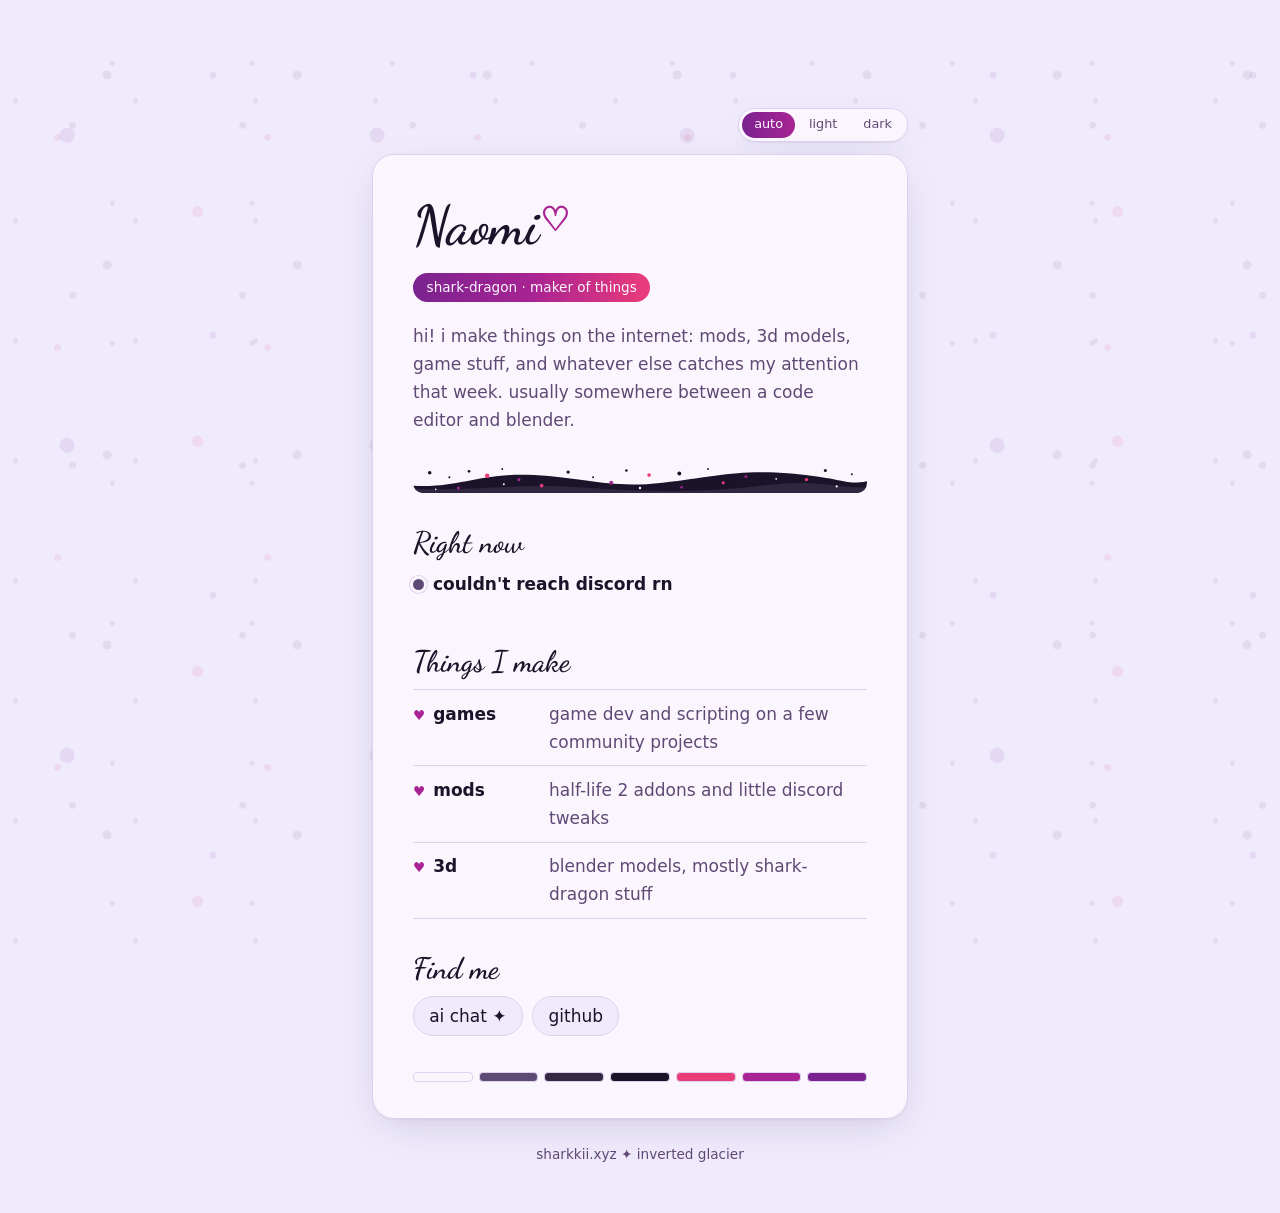
==== commit 8695044d: "Add UI animations across the site - Intro: card floats up, contents stagger in, name writes on, hear" ====
--- a/index.html
+++ b/index.html
@@ -19,6 +19,10 @@
       if (t === "light" || t === "dark") document.documentElement.dataset.theme = t;
     } catch (e) {}
     document.documentElement.classList.add("js");
+    // arriving via a page-to-page morph: skip the intro animations
+    window.addEventListener("pagereveal", function (e) {
+      if (e.viewTransition) document.documentElement.classList.add("no-intro");
+    });
   </script>
   <link rel="stylesheet" href="/style.css">
 </head>
@@ -41,6 +45,13 @@
 
       <!-- markings band, after the reference sheet -->
       <svg class="band" viewBox="0 0 600 36" aria-hidden="true">
+        <defs>
+          <linearGradient id="shine" x1="0" x2="1">
+            <stop offset="0" stop-color="#fff" stop-opacity="0"/>
+            <stop offset=".5" stop-color="#fff" stop-opacity=".45"/>
+            <stop offset="1" stop-color="#fff" stop-opacity="0"/>
+          </linearGradient>
+        </defs>
         <rect width="600" height="36" fill="#fbf6fd"/>
         <path fill="#1b1329" d="M0 26 C 60 30, 90 8, 160 12 S 260 30, 330 22 S 430 4, 500 10 S 570 26, 600 20 L 600 36 L 0 36 Z"/>
         <path fill="#342843" opacity=".9" d="M0 30 C 80 34, 140 22, 220 28 S 380 36, 460 26 S 560 30, 600 28 L 600 36 L 0 36 Z"/>
@@ -62,6 +73,7 @@
           <circle cx="120" cy="24" r="1.3"/><circle cx="300" cy="29" r="1.6"/><circle cx="480" cy="17" r="1.2"/>
           <circle cx="560" cy="27" r="1.4"/><circle cx="30" cy="31" r="1.1"/>
         </g>
+        <rect class="shine" x="-160" width="140" height="36" fill="url(#shine)"/>
       </svg>
 
       <section class="now" id="now" aria-live="polite">
@@ -96,6 +108,7 @@
     <footer>sharkkii.xyz ✦ inverted glacier</footer>
   </main>
   <script src="/theme.js"></script>
+  <script src="/fx.js"></script>
   <script>
     // Live Discord presence via Lanyard (https://github.com/Phineas/lanyard).
     // The account must be a member of the Lanyard Discord server.
--- a/style.css
+++ b/style.css
@@ -67,7 +67,17 @@
   min-height: 100vh;
   color: var(--fg);
   background-color: var(--bg);
-  /* scattered freckles, like her markings */
+  font: 17px/1.65 ui-sans-serif, system-ui, -apple-system, "Segoe UI", Roboto, "Helvetica Neue", Arial, sans-serif;
+  -webkit-font-smoothing: antialiased;
+}
+
+/* scattered freckles, like her markings */
+body::before {
+  content: "";
+  position: fixed;
+  inset: -60px;
+  z-index: -2;
+  pointer-events: none;
   background-image:
     radial-gradient(circle at 12% 18%, var(--dot-b) 0 5px, transparent 6px),
     radial-gradient(circle at 78% 9%,  var(--dot-a) 0 3px, transparent 4px),
@@ -78,8 +88,6 @@
     radial-gradient(circle at 5% 52%,  var(--dot-c) 0 3px, transparent 4px),
     radial-gradient(circle at 56% 94%, var(--dot-b) 0 3px, transparent 4px);
   background-size: 230px 230px, 170px 170px, 310px 310px, 190px 190px, 140px 140px, 120px 120px, 260px 260px, 210px 210px;
-  font: 17px/1.65 ui-sans-serif, system-ui, -apple-system, "Segoe UI", Roboto, "Helvetica Neue", Arial, sans-serif;
-  -webkit-font-smoothing: antialiased;
 }
 
 main {
@@ -318,10 +326,33 @@
   background: var(--ink); color: var(--frost);
 }
 .msg pre code { padding: 0; background: none; font-size: 0.85rem; }
-.msg.typing { display: flex; gap: 5px; padding: 0.9rem 1rem; }
-.msg.typing span { width: 7px; height: 7px; border-radius: 50%; background: var(--muted); animation: blink 1.2s infinite ease-in-out; }
-.msg.typing span:nth-child(2) { animation-delay: 0.15s; }
-.msg.typing span:nth-child(3) { animation-delay: 0.3s; }
+.msg.typing { display: flex; align-items: center; gap: 0.7rem; padding: 0.9rem 1rem; }
+.msg.typing .dots { display: flex; gap: 5px; }
+.msg.typing .dots span { width: 7px; height: 7px; border-radius: 50%; background: var(--muted); animation: blink 1.2s infinite ease-in-out; }
+.msg.typing .dots span:nth-child(2) { animation-delay: 0.15s; }
+.msg.typing .dots span:nth-child(3) { animation-delay: 0.3s; }
+.tool-status { font-size: 0.85rem; color: var(--muted); font-style: italic; overflow-wrap: anywhere; }
+.chat-tools { display: flex; gap: 0.4rem; flex-wrap: wrap; justify-content: flex-end; }
+.ghost.toggle[aria-pressed="true"] { color: var(--frost); border-color: transparent; background: linear-gradient(90deg, var(--violet), var(--magenta)); }
+.msg .cite {
+  display: inline-block; min-width: 1.1rem; margin: 0 0.1rem 0 0.15rem;
+  padding: 0 0.32rem; border-radius: 999px;
+  line-height: 1.1rem; vertical-align: 0.35em;
+  font-size: 0.7rem; font-weight: 600; text-align: center; text-decoration: none;
+  color: var(--frost); background: var(--magenta);
+}
+.msg .cite:hover { background: var(--pink); }
+.sources {
+  display: flex; flex-wrap: wrap; align-items: center; gap: 0.35rem;
+  margin-top: 0.7rem; padding-top: 0.6rem; border-top: 1px solid var(--border);
+  white-space: normal;
+}
+.sources-label { font-size: 0.75rem; text-transform: uppercase; letter-spacing: 0.06em; color: var(--muted); margin-right: 0.2rem; }
+.sources .source {
+  font-size: 0.8rem; text-decoration: none; color: var(--fg);
+  padding: 0.15rem 0.6rem; border: 1px solid var(--border); border-radius: 999px; background: var(--panel);
+}
+.sources .source:hover { border-color: var(--pink); color: var(--pink); }
 @keyframes blink { 0%, 80%, 100% { opacity: 0.25; transform: translateY(0); } 40% { opacity: 1; transform: translateY(-3px); } }
 .composer { display: flex; gap: 0.6rem; align-items: flex-end; }
 .composer textarea {
@@ -345,6 +376,191 @@
 .send:disabled { opacity: 0.5; cursor: default; }
 .send:focus-visible, .ghost:focus-visible { outline: 2px solid var(--pink); outline-offset: 2px; }
 @media (max-width: 30rem) { .msg { max-width: 92%; } .chat-log { max-height: 55vh; } }
-@media (prefers-reduced-motion: reduce) { .msg.typing span { animation: none; opacity: 0.6; } }
+@media (prefers-reduced-motion: reduce) { .msg.typing .dots span { animation: none; opacity: 0.6; } }
 :root[data-theme="dark"] .msg pre { background: var(--shadow); }
 @media (prefers-color-scheme: dark) { :root:not([data-theme="light"]) .msg pre { background: var(--shadow); } }
+
+/* ======================= eye candy ======================= */
+:root { --glow: rgba(235, 60, 122, .10); --row-hover: rgba(122, 35, 144, .06); --bubble: rgba(122, 35, 144, .22); --bubble-hi: rgba(255, 255, 255, .6); }
+:root[data-theme="dark"] { --glow: rgba(235, 60, 122, .14); --row-hover: rgba(235, 60, 122, .07); --bubble: rgba(235, 60, 122, .22); --bubble-hi: rgba(255, 255, 255, .16); }
+@media (prefers-color-scheme: dark) {
+  :root:not([data-theme="light"]) { --glow: rgba(235, 60, 122, .14); --row-hover: rgba(235, 60, 122, .07); --bubble: rgba(235, 60, 122, .22); --bubble-hi: rgba(255, 255, 255, .16); }
+}
+
+/* sliding highlight in the theme switch (works without motion too) */
+.theme { position: relative; }
+.theme button { position: relative; z-index: 1; }
+.theme::before {
+  content: "";
+  position: absolute;
+  top: 3px; bottom: 3px;
+  left: var(--ind-x, 0); width: var(--ind-w, 0);
+  border-radius: 999px;
+  background: linear-gradient(90deg, var(--violet), var(--magenta));
+  opacity: 0;
+}
+.theme.has-ind::before { opacity: 1; }
+.theme.has-ind button[aria-pressed="true"] { background: transparent; }
+
+/* spotlight that follows the pointer */
+.panel { position: relative; isolation: isolate; }
+.panel::before {
+  content: "";
+  position: absolute;
+  inset: 0;
+  z-index: -1;
+  border-radius: inherit;
+  pointer-events: none;
+  background: radial-gradient(380px circle at var(--mx, 50%) var(--my, -300px), var(--glow), transparent 65%);
+  opacity: 0;
+  transition: opacity .5s;
+}
+.panel.lit::before { opacity: 1; }
+
+/* rising bubbles (created by fx.js) */
+.bubbles { position: fixed; inset: 0; z-index: -1; overflow: hidden; pointer-events: none; }
+.bubbles span {
+  position: absolute;
+  bottom: -40px;
+  left: var(--x);
+  width: var(--s); height: var(--s);
+  border-radius: 50%;
+  border: 1.5px solid var(--bubble);
+  background: radial-gradient(circle at 32% 30%, var(--bubble-hi) 0 18%, transparent 30%);
+  animation: bubble-rise var(--d) linear infinite;
+  animation-delay: var(--delay);
+  will-change: transform;
+}
+
+.things .what::before { display: inline-block; }
+.heart { display: inline-block; }
+
+@media (prefers-reduced-motion: no-preference) {
+  /* page-to-page morph of the card (Chrome/Edge; other browsers just navigate) */
+  @view-transition { navigation: auto; }
+  .panel { view-transition-name: panel; }
+  .theme { view-transition-name: theme-switch; }
+  ::view-transition-group(panel) { animation-duration: .5s; animation-timing-function: cubic-bezier(.2, .8, .2, 1); }
+
+  /* theme circle reveal: only the root image, and no cross-fade */
+  :root.theme-vt .panel, :root.theme-vt .theme { view-transition-name: none; }
+  :root.theme-vt::view-transition-old(root), :root.theme-vt::view-transition-new(root) { animation: none; mix-blend-mode: normal; }
+
+  /* intro: card floats up, contents follow one by one */
+  .js:not(.no-intro) .panel { animation: panel-in .8s cubic-bezier(.2, .8, .2, 1) backwards; }
+  .js:not(.no-intro) .panel > * { animation: rise .7s cubic-bezier(.2, .8, .2, 1) backwards; animation-delay: calc(150ms + var(--i, 0) * 70ms); }
+  .panel > :nth-child(1) { --i: 0; } .panel > :nth-child(2) { --i: 1; } .panel > :nth-child(3) { --i: 2; }
+  .panel > :nth-child(4) { --i: 3; } .panel > :nth-child(5) { --i: 4; } .panel > :nth-child(6) { --i: 5; }
+  .panel > :nth-child(7) { --i: 6; } .panel > :nth-child(8) { --i: 7; } .panel > :nth-child(9) { --i: 8; }
+  .panel > :nth-child(n+10) { --i: 9; }
+  .js:not(.no-intro) .theme { animation: rise .6s .1s cubic-bezier(.2, .8, .2, 1) backwards; }
+  .js:not(.no-intro) footer { animation: rise .6s .9s ease backwards; }
+
+  /* the name writes itself on, then the heart pops and beats */
+  .js:not(.no-intro) h1.script { animation: write 1.1s .25s cubic-bezier(.6, .1, .3, 1) backwards; }
+  h1 .heart { transform-origin: 50% 60%; animation: beat 4.5s 2.4s ease-in-out infinite; }
+  .js:not(.no-intro) h1 .heart { animation: pop .6s 1.25s cubic-bezier(.3, 1.8, .5, 1) backwards, beat 4.5s 2.4s ease-in-out infinite; }
+
+  /* freckles drift */
+  body::before { animation: drift 38s ease-in-out infinite alternate; }
+
+  /* flowing gradients */
+  .pill, .send {
+    background-image: linear-gradient(90deg, var(--violet), var(--magenta) 25%, var(--pink) 50%, var(--magenta) 75%, var(--violet));
+    background-size: 200% 100%;
+    animation: flow 7s ease-in-out infinite alternate;
+  }
+  .send.stop { background-image: none; animation: stop-pulse 1.4s ease-in-out infinite; }
+
+  /* markings band: twinkling dots and a sweeping shine */
+  .band circle { transform-box: fill-box; transform-origin: center; animation: twinkle 3.4s ease-in-out infinite; }
+  .band circle:nth-child(3n) { animation-delay: -1.1s; }
+  .band circle:nth-child(3n+1) { animation-delay: -2.3s; }
+  .band g:nth-of-type(2) circle { animation-duration: 2.9s; }
+  .band g:nth-of-type(3) circle { animation-duration: 4.1s; }
+  .band .shine { animation: shine 6s 1.6s ease-in-out infinite; }
+
+  /* swatches pop in */
+  .js:not(.no-intro) .swatches span { animation: swatch .5s cubic-bezier(.3, 1.6, .5, 1) backwards; }
+  .swatches span:nth-child(1) { animation-delay: .9s; } .swatches span:nth-child(2) { animation-delay: .96s; }
+  .swatches span:nth-child(3) { animation-delay: 1.02s; } .swatches span:nth-child(4) { animation-delay: 1.08s; }
+  .swatches span:nth-child(5) { animation-delay: 1.14s; } .swatches span:nth-child(6) { animation-delay: 1.2s; }
+  .swatches span:nth-child(7) { animation-delay: 1.26s; }
+
+  /* discord presence cards slide in when they change */
+  .act { animation: rise .45s cubic-bezier(.2, .8, .2, 1) backwards; }
+  .act:nth-child(2) { animation-delay: .06s; } .act:nth-child(3) { animation-delay: .12s; }
+  .custom:not([hidden]) { animation: rise .45s ease backwards; }
+
+  /* chat bubbles pop in */
+  .msg { animation: msg-in .38s cubic-bezier(.2, .9, .3, 1.25) backwards; }
+  .msg.user { transform-origin: 100% 100%; }
+  .msg.ai { transform-origin: 0 100%; }
+  .chat-empty { animation: float 4s ease-in-out infinite; }
+  .tool-status {
+    background: linear-gradient(90deg, var(--muted) 20%, var(--pink) 50%, var(--muted) 80%);
+    background-size: 250% 100%;
+    -webkit-background-clip: text; background-clip: text;
+    color: transparent;
+    animation: shimmer 1.8s linear infinite;
+  }
+
+  /* springy theme highlight */
+  .theme.ind-ready::before { transition: left .45s cubic-bezier(.3, 1.35, .5, 1), width .45s cubic-bezier(.3, 1.35, .5, 1); }
+
+  /* presses squish */
+  .send, .ghost, .links a, .theme button { transition: transform .18s cubic-bezier(.3, 1.6, .5, 1), box-shadow .25s, border-color .2s, color .3s, background-color .2s; }
+  .send:active, .ghost:active, .links a:active, .theme button:active { transform: scale(.93); }
+}
+
+@media (prefers-reduced-motion: no-preference) and (hover: hover) {
+  .links a:hover { transform: translateY(-2px); box-shadow: 0 8px 20px -8px rgba(235, 60, 122, .55); }
+  .send:hover, .ghost:hover { transform: translateY(-1px); box-shadow: 0 8px 20px -10px rgba(235, 60, 122, .6); }
+  .things li { position: relative; }
+  .things li::after {
+    content: "";
+    position: absolute;
+    inset: 0 -0.6rem;
+    z-index: -1;
+    border-radius: 10px;
+    background: var(--row-hover);
+    opacity: 0;
+    transform: scaleX(.94);
+    transition: opacity .25s, transform .35s cubic-bezier(.2, .8, .2, 1);
+  }
+  .things li:hover::after { opacity: 1; transform: none; }
+  .things li:hover .what::before { animation: beat-once .7s ease; }
+  .swatches span { transition: transform .25s cubic-bezier(.3, 1.6, .5, 1); }
+  .swatches span:hover { transform: scaleY(1.9); }
+  .act { transition: transform .25s cubic-bezier(.2, .8, .2, 1), box-shadow .25s; }
+  .act:hover { transform: translateY(-2px); box-shadow: 0 10px 24px -14px rgba(122, 35, 144, .45); }
+  .sources .source, .msg .cite { transition: transform .18s cubic-bezier(.3, 1.6, .5, 1); }
+  .sources .source:hover, .msg .cite:hover { transform: translateY(-1px) scale(1.06); }
+}
+
+@keyframes panel-in { from { opacity: 0; transform: translateY(26px) scale(.985); } }
+@keyframes rise { from { opacity: 0; transform: translateY(12px); } }
+@keyframes write { from { clip-path: inset(-30% 100% -30% 0); } to { clip-path: inset(-30% -15% -30% 0); } }
+@keyframes pop { from { opacity: 0; transform: scale(0) rotate(-25deg); } }
+@keyframes beat { 0%, 22%, 100% { transform: scale(1); } 5% { transform: scale(1.25); } 10% { transform: scale(.96); } 15% { transform: scale(1.14); } }
+@keyframes beat-once { 30% { transform: scale(1.45); } 60% { transform: scale(.9); } }
+@keyframes drift { to { transform: translate(34px, -46px); } }
+@keyframes flow { from { background-position: 0% 0; } to { background-position: 100% 0; } }
+@keyframes stop-pulse { 50% { box-shadow: 0 0 0 6px rgba(235, 60, 122, .18); } }
+@keyframes twinkle { 50% { opacity: .35; transform: scale(.7); } }
+@keyframes shine { 0% { transform: translateX(0); } 55%, 100% { transform: translateX(920px); } }
+@keyframes swatch { from { opacity: 0; transform: scaleY(0); } }
+@keyframes msg-in { from { opacity: 0; transform: translateY(8px) scale(.94); } }
+@keyframes float { 50% { transform: translateY(-6px); } }
+@keyframes shimmer { from { background-position: 100% 0; } to { background-position: -150% 0; } }
+@keyframes bubble-rise {
+  0% { transform: translate(0, 0); opacity: 0; }
+  8% { opacity: 1; }
+  50% { transform: translate(var(--sway), -55vh); }
+  92% { opacity: .8; }
+  100% { transform: translate(0, -112vh); opacity: 0; }
+}
+
+@media (prefers-reduced-motion: reduce) {
+  .bubbles { display: none; }
+}
